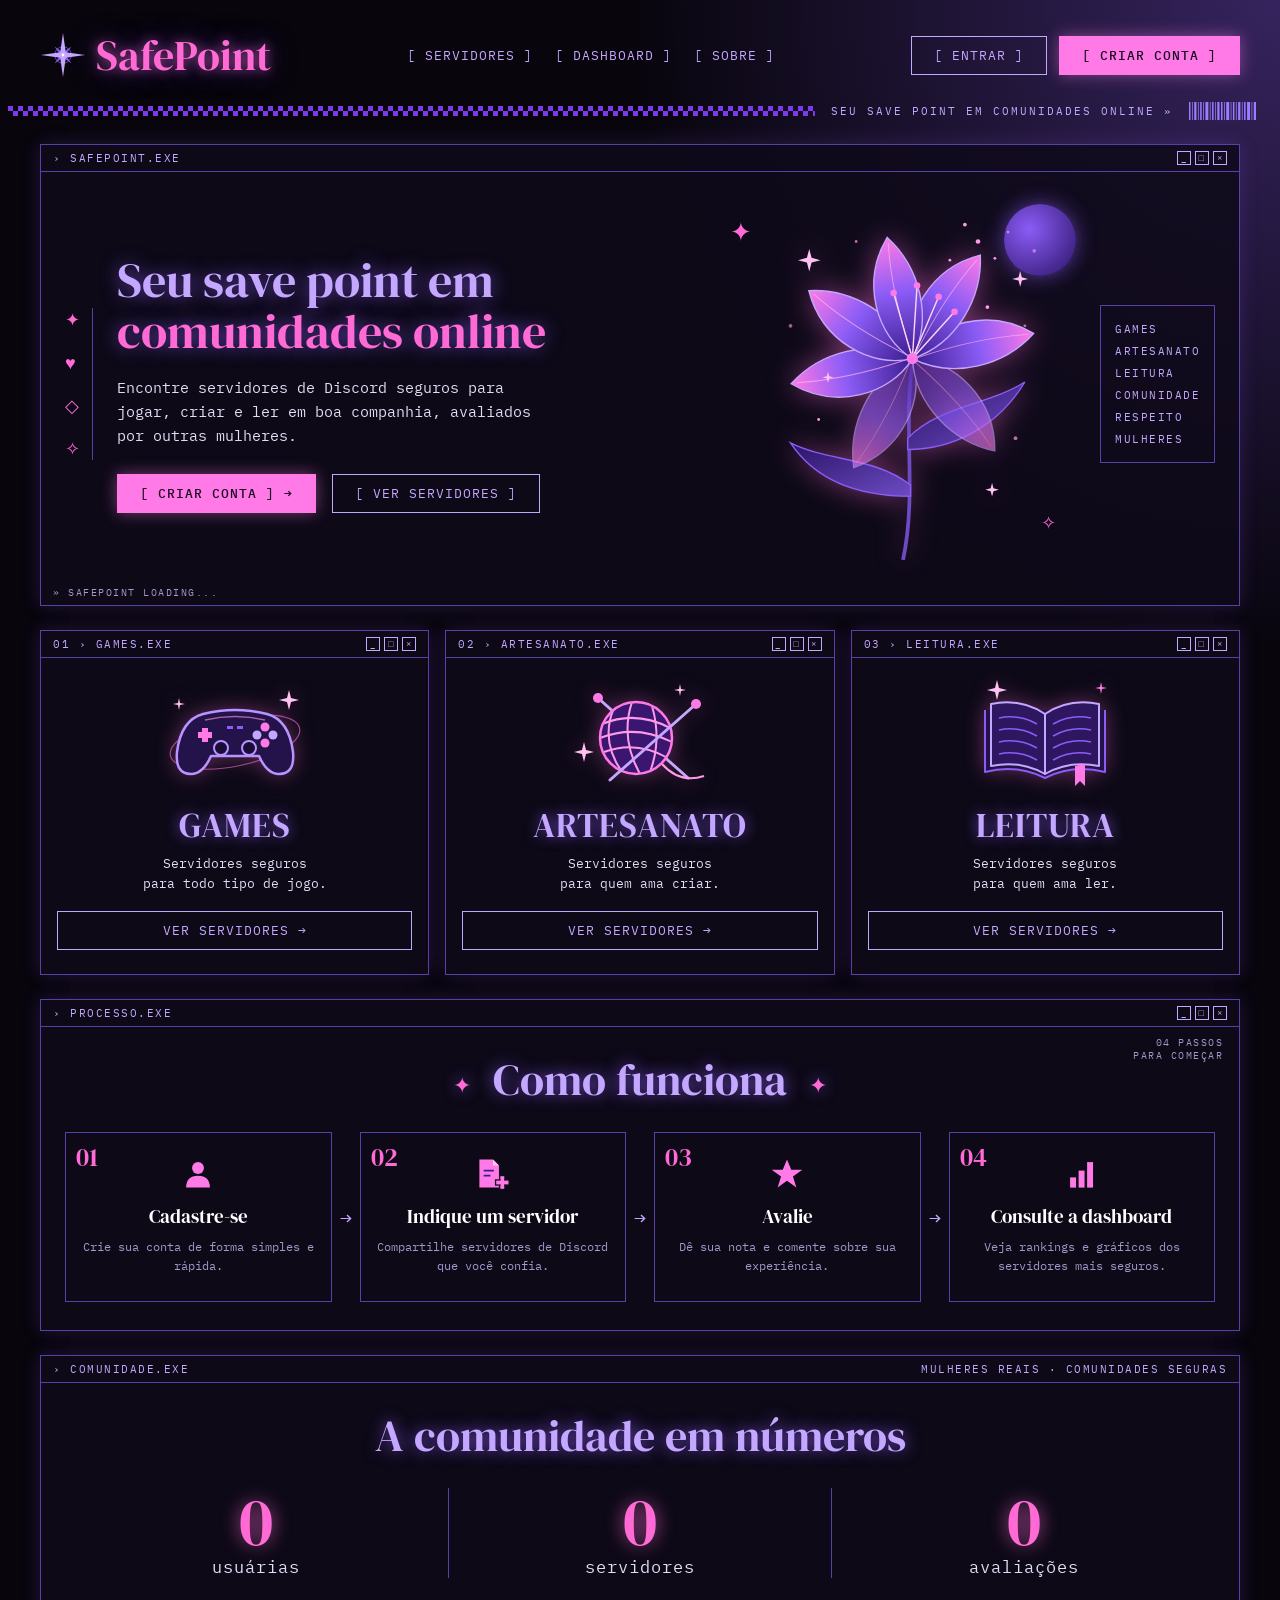
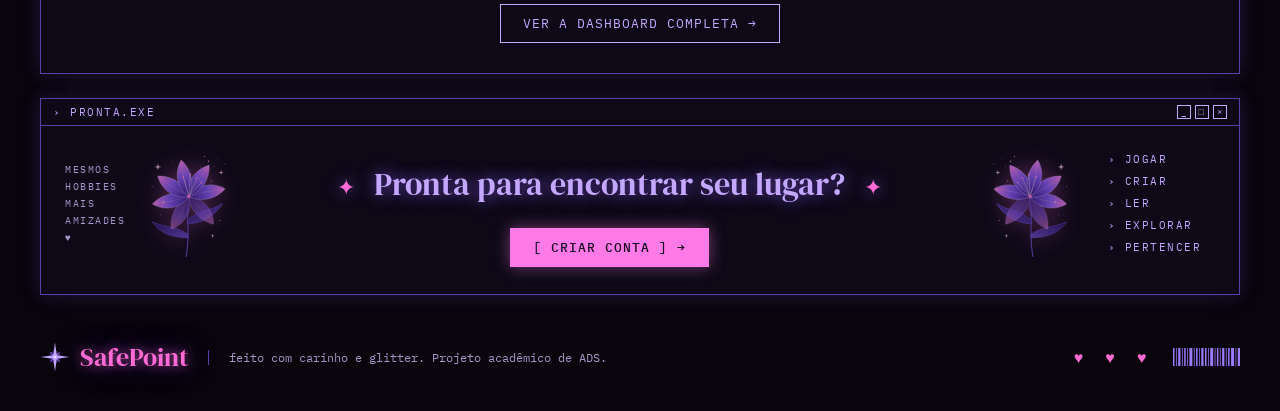
==== public/index.html @ 71b22889 "feat: introduzindo o html e css da tela home" ====
<!DOCTYPE html>
<html lang="pt-BR">

<head>
    <meta charset="UTF-8">
    <meta http-equiv="X-UA-Compatible" content="IE=edge">
    <meta name="viewport" content="width=device-width, initial-scale=1.0">

    <title>SafePoint | Página Inicial</title>

    <script src="./js/sessao.js"></script>

    <link rel="stylesheet" href="./css/estilo.css">
    <link rel="stylesheet" href="./css/home.css">
    <link rel="icon" href="./assets/icon/favicon2.ico">
    <link rel="preconnect" href="https://fonts.gstatic.com">
</head>

<body>
    <!-- MENU -->
    <header>
        <div class="conteudo menu">
            <a href="index.html" class="logo">
                <img src="assets/imgs/home/estrela.svg" alt="">
                SafePoint
            </a>

            <nav class="menu-links">
                <a href="servidores.html">[ Servidores ]</a>
                <a href="dashboard/dashboard.html">[ Dashboard ]</a>
                <a href="sobre.html">[ Sobre ]</a>
            </nav>

            <div class="menu-botoes">
                <a href="login.html" class="botao-contorno">[ Entrar ]</a>
                <a href="cadastro.html" class="botao-destaque">[ Criar conta ]</a>
            </div>
        </div>

        <div class="faixa">
            <div class="faixa-xadrez"></div>
            <p class="faixa-texto">Seu save point em comunidades online »</p>
            <img src="assets/imgs/home/codigo-barras.svg" alt="" class="codigo-barras">
        </div>
    </header>

    <main class="conteudo">
        <!-- BANNER PRINCIPAL -->
        <section class="janela">
            <div class="janela-barra">
                <span>› safepoint.exe</span>
                <div class="janela-botoes"><span>_</span><span>□</span><span>×</span></div>
            </div>

            <div class="inicio">
                <div class="inicio-enfeites">
                    <span>✦</span>
                    <span>♥</span>
                    <span>◇</span>
                    <span>✧</span>
                </div>

                <div class="inicio-texto">
                    <h1 class="inicio-titulo">
                        <span class="titulo-lilas">Seu save point em</span>
                        <span class="titulo-rosa">comunidades online</span>
                    </h1>
                    <p>Encontre servidores de Discord seguros para jogar, criar e ler em boa companhia, avaliados por outras mulheres.</p>

                    <div class="inicio-botoes">
                        <a href="cadastro.html" class="botao-destaque">[ Criar conta ] →</a>
                        <a href="servidores.html" class="botao-contorno">[ Ver servidores ]</a>
                    </div>
                </div>

                <div class="inicio-arte">
                    <div class="lua"></div>
                    <span class="brilho brilho-1">✦</span>
                    <span class="brilho brilho-2">✧</span>
                    <img src="assets/imgs/home/lirio.svg" alt="" class="lirio">
                </div>

                <ul class="lista-lateral">
                    <li>Games</li>
                    <li>Artesanato</li>
                    <li>Leitura</li>
                    <li>Comunidade</li>
                    <li>Respeito</li>
                    <li>Mulheres</li>
                </ul>
            </div>

            <p class="janela-rodape">» safepoint loading...</p>
        </section>

        <!-- CARDS DOS NICHOS -->
        <section class="nichos">
            <div class="janela card-nicho">
                <div class="janela-barra">
                    <span>01 › games.exe</span>
                    <div class="janela-botoes"><span>_</span><span>□</span><span>×</span></div>
                </div>
                <div class="card-corpo">
                    <img src="assets/imgs/home/controle.svg" alt="" class="card-icone">
                    <h2>Games</h2>
                    <p>Servidores seguros<br>para todo tipo de jogo.</p>
                    <a href="servidores.html?tema=games" class="botao-contorno">Ver servidores →</a>
                </div>
            </div>

            <div class="janela card-nicho">
                <div class="janela-barra">
                    <span>02 › artesanato.exe</span>
                    <div class="janela-botoes"><span>_</span><span>□</span><span>×</span></div>
                </div>
                <div class="card-corpo">
                    <img src="assets/imgs/home/novelo.svg" alt="" class="card-icone">
                    <h2>Artesanato</h2>
                    <p>Servidores seguros<br>para quem ama criar.</p>
                    <a href="servidores.html?tema=artesanato" class="botao-contorno">Ver servidores →</a>
                </div>
            </div>

            <div class="janela card-nicho">
                <div class="janela-barra">
                    <span>03 › leitura.exe</span>
                    <div class="janela-botoes"><span>_</span><span>□</span><span>×</span></div>
                </div>
                <div class="card-corpo">
                    <img src="assets/imgs/home/livro.svg" alt="" class="card-icone">
                    <h2>Leitura</h2>
                    <p>Servidores seguros<br>para quem ama ler.</p>
                    <a href="servidores.html?tema=leitura" class="botao-contorno">Ver servidores →</a>
                </div>
            </div>
        </section>

        <!-- COMO FUNCIONA -->
        <section class="janela">
            <div class="janela-barra">
                <span>› processo.exe</span>
                <div class="janela-botoes"><span>_</span><span>□</span><span>×</span></div>
            </div>
            <p class="janela-nota">04 passos<br>para começar</p>

            <h2 class="titulo-secao">
                <span class="estrela-titulo">✦</span>
                Como funciona
                <span class="estrela-titulo">✦</span>
            </h2>

            <div class="passos">
                <div class="passo">
                    <span class="passo-numero">01</span>
                    <img src="assets/imgs/home/icone-usuaria.svg" alt="" class="passo-icone">
                    <h3>Cadastre-se</h3>
                    <p>Crie sua conta de forma simples e rápida.</p>
                </div>

                <span class="passo-seta">→</span>

                <div class="passo">
                    <span class="passo-numero">02</span>
                    <img src="assets/imgs/home/icone-indicar.svg" alt="" class="passo-icone">
                    <h3>Indique um servidor</h3>
                    <p>Compartilhe servidores de Discord que você confia.</p>
                </div>

                <span class="passo-seta">→</span>

                <div class="passo">
                    <span class="passo-numero">03</span>
                    <img src="assets/imgs/home/icone-avaliar.svg" alt="" class="passo-icone">
                    <h3>Avalie</h3>
                    <p>Dê sua nota e comente sobre sua experiência.</p>
                </div>

                <span class="passo-seta">→</span>

                <div class="passo">
                    <span class="passo-numero">04</span>
                    <img src="assets/imgs/home/icone-dashboard.svg" alt="" class="passo-icone">
                    <h3>Consulte a dashboard</h3>
                    <p>Veja rankings e gráficos dos servidores mais seguros.</p>
                </div>
            </div>
        </section>

        <!-- A COMUNIDADE EM NÚMEROS (por enquanto fixos em 0, depois virão da API) -->
        <section class="janela">
            <div class="janela-barra">
                <span>› comunidade.exe</span>
                <span>Mulheres reais · comunidades seguras</span>
            </div>

            <h2 class="titulo-secao">A comunidade em números</h2>

            <div class="numeros">
                <div class="numero">
                    <div id="div_total_usuarias" class="numero-valor">0</div>
                    <span class="numero-legenda">usuárias</span>
                </div>
                <div class="numero numero-centro">
                    <div id="div_total_servidores" class="numero-valor">0</div>
                    <span class="numero-legenda">servidores</span>
                </div>
                <div class="numero">
                    <div id="div_total_avaliacoes" class="numero-valor">0</div>
                    <span class="numero-legenda">avaliações</span>
                </div>
            </div>

            <div class="numeros-botao">
                <a href="dashboard/dashboard.html" class="botao-contorno">Ver a dashboard completa →</a>
            </div>
        </section>

        <!-- CHAMADA FINAL -->
        <section class="janela">
            <div class="janela-barra">
                <span>› pronta.exe</span>
                <div class="janela-botoes"><span>_</span><span>□</span><span>×</span></div>
            </div>

            <div class="chamada">
                <p class="texto-pequeno">Mesmos<br>hobbies<br>mais<br>amizades<br>♥</p>
                <img src="assets/imgs/home/lirio.svg" alt="" class="chamada-flor">

                <div class="chamada-centro">
                    <h2 class="titulo-secao">
                        <span class="estrela-titulo">✦</span>
                        Pronta para encontrar seu lugar?
                        <span class="estrela-titulo">✦</span>
                    </h2>
                    <a href="cadastro.html" class="botao-destaque">[ Criar conta ] →</a>
                </div>

                <img src="assets/imgs/home/lirio.svg" alt="" class="chamada-flor flor-invertida">
                <ul class="lista-lateral lista-sem-borda">
                    <li>› Jogar</li>
                    <li>› Criar</li>
                    <li>› Ler</li>
                    <li>› Explorar</li>
                    <li>› Pertencer</li>
                </ul>
            </div>
        </section>
    </main>

    <!-- RODAPÉ -->
    <footer class="conteudo rodape">
        <a href="index.html" class="logo logo-pequeno">
            <img src="assets/imgs/home/estrela.svg" alt="">
            SafePoint
        </a>
        <p>feito com carinho e glitter. Projeto acadêmico de ADS.</p>
        <span class="coracoes">♥ ♥ ♥</span>
        <img src="assets/imgs/home/codigo-barras.svg" alt="" class="codigo-barras">
    </footer>
</body>

</html>
---- public/css/home.css ----
@import url('https://fonts.googleapis.com/css2?family=DM+Serif+Display&family=IBM+Plex+Mono:wght@400;500&display=swap');

/* HOME DO SAFEPOINT (este arquivo só é usado no index.html) */

:root {
  --cor-fundo: #08050d;
  --cor-janela: rgba(15, 10, 25, 0.85);
  --cor-borda: #5b3fa8;
  --cor-roxo: #8b5cf6;
  --cor-lilas: #c4a7ff;
  --cor-rosa: #ff6ad5;
  --cor-rosa-botao: #ff7ae6;
  --cor-texto: #e4dcf5;
  --cor-texto-suave: #a596c8;
  --fonte-titulo: 'DM Serif Display', Georgia, serif;
  --fonte-texto: 'IBM Plex Mono', 'Courier New', monospace;
}

* {
  box-sizing: border-box;
}

body {
  font-family: var(--fonte-texto);
  color: var(--cor-texto);
  background-color: var(--cor-fundo);
  /* brilho roxo no canto superior direito */
  background-image: radial-gradient(circle 650px at 100% 0%, rgba(139, 92, 246, 0.35), transparent);
  background-repeat: no-repeat;
}

a {
  text-decoration: none;
  color: inherit;
}

.conteudo {
  max-width: 1400px;
  margin: 0 auto;
  padding: 0 32px;
}

/* BOTÕES */

.botao-destaque,
.botao-contorno {
  display: inline-block;
  padding: 10px 22px;
  font-size: 13px;
  letter-spacing: 1px;
  text-transform: uppercase;
  text-align: center;
  border: 1px solid var(--cor-lilas);
}

.botao-destaque {
  background-color: var(--cor-rosa-botao);
  border-color: var(--cor-rosa-botao);
  color: #1a0b24;
  font-weight: 500;
  box-shadow: 0 0 16px rgba(255, 122, 230, 0.45);
}

.botao-destaque:hover {
  background-color: #ff9bee;
}

.botao-contorno {
  color: var(--cor-lilas);
}

.botao-contorno:hover {
  color: var(--cor-rosa);
  border-color: var(--cor-rosa);
}

/* MENU */

.menu {
  display: flex;
  align-items: center;
  justify-content: space-between;
  gap: 24px;
  padding-top: 18px;
  padding-bottom: 18px;
}

.logo {
  display: flex;
  align-items: center;
  gap: 10px;
  font-family: var(--fonte-titulo);
  font-size: 42px;
  color: var(--cor-rosa);
  text-shadow: 0 0 12px rgba(255, 106, 213, 0.6), 0 0 28px rgba(139, 92, 246, 0.5);
}

.logo img {
  width: 46px;
}

.menu-links {
  display: flex;
  flex-wrap: wrap;
  justify-content: center;
  gap: 22px;
  white-space: nowrap;
  font-size: 13px;
  letter-spacing: 1px;
  text-transform: uppercase;
  color: var(--cor-lilas);
}

.menu-links a:hover {
  color: var(--cor-rosa);
}

.menu-botoes {
  display: flex;
  gap: 12px;
}

/* FAIXA XADREZ */

.faixa {
  display: flex;
  align-items: center;
  gap: 16px;
  padding-right: 16px;
}

.faixa-xadrez {
  flex: 1;
  height: 10px;
  background-image: url('../assets/imgs/home/xadrez.svg');
  background-size: 20px 10px;
  background-repeat: repeat-x;
}

.faixa-texto {
  margin: 0;
  font-size: 11px;
  letter-spacing: 2px;
  text-transform: uppercase;
  color: var(--cor-lilas);
  white-space: nowrap;
}

.codigo-barras {
  height: 18px;
}

/* JANELAS RETRÔ */

.janela {
  position: relative;
  margin-top: 24px;
  background-color: var(--cor-janela);
  border: 1px solid var(--cor-borda);
  box-shadow: 0 0 18px rgba(139, 92, 246, 0.2);
}

.janela-barra {
  display: flex;
  justify-content: space-between;
  align-items: center;
  padding: 6px 12px;
  border-bottom: 1px solid var(--cor-borda);
  font-size: 11px;
  letter-spacing: 1.5px;
  text-transform: uppercase;
  color: var(--cor-lilas);
}

.janela-botoes {
  display: flex;
  gap: 4px;
}

.janela-botoes span {
  width: 14px;
  height: 14px;
  border: 1px solid var(--cor-lilas);
  font-size: 9px;
  line-height: 12px;
  text-align: center;
}

.janela-rodape {
  margin: 0;
  padding: 6px 12px;
  font-size: 10px;
  letter-spacing: 1.5px;
  text-transform: uppercase;
  color: var(--cor-texto-suave);
}

.janela-nota {
  position: absolute;
  top: 36px;
  right: 16px;
  margin: 0;
  font-size: 10px;
  letter-spacing: 1.5px;
  text-transform: uppercase;
  text-align: right;
  color: var(--cor-texto-suave);
}

.lista-lateral {
  list-style: none;
  margin: 0;
  padding: 12px 14px;
  border: 1px solid var(--cor-borda);
  font-size: 11px;
  letter-spacing: 1.5px;
  line-height: 2;
  text-transform: uppercase;
  color: var(--cor-lilas);
}

.lista-sem-borda {
  border: none;
}

.titulo-secao {
  margin: 22px 0;
  font-family: var(--fonte-titulo);
  font-weight: 400;
  font-size: 44px;
  text-align: center;
  color: var(--cor-lilas);
  text-shadow: 0 0 16px rgba(139, 92, 246, 0.8);
}

.estrela-titulo {
  margin: 0 12px;
  font-size: 22px;
  vertical-align: middle;
  color: var(--cor-rosa);
}

/* BANNER PRINCIPAL */

.inicio {
  display: flex;
  align-items: center;
  gap: 24px;
  padding: 32px 24px 16px;
}

.inicio-enfeites {
  display: flex;
  flex-direction: column;
  gap: 20px;
  padding-right: 12px;
  border-right: 1px solid var(--cor-borda);
  font-size: 18px;
  color: var(--cor-rosa);
}

.inicio-texto {
  flex: 1.7;
}

.inicio-titulo {
  margin: 0 0 20px;
  font-family: var(--fonte-titulo);
  font-weight: 400;
  font-size: 48px;
  line-height: 1.05;
  text-shadow: 0 0 18px rgba(139, 92, 246, 0.7);
}

.titulo-lilas {
  color: var(--cor-lilas);
}

.titulo-rosa {
  color: var(--cor-rosa);
}

.inicio-texto p {
  max-width: 440px;
  font-size: 15px;
  line-height: 1.6;
}

.inicio-botoes {
  display: flex;
  flex-wrap: wrap;
  gap: 16px;
  margin-top: 26px;
}

.inicio-arte {
  position: relative;
  flex: 1;
  text-align: center;
}

.lirio {
  position: relative;
  width: 100%;
  max-width: 300px;
  filter: drop-shadow(0 0 14px rgba(255, 106, 213, 0.45));
}

.lua {
  position: absolute;
  top: 0;
  right: 0;
  width: 72px;
  height: 72px;
  border-radius: 50%;
  background-image: radial-gradient(circle at 35% 35%, #8b5cf6, #2a1366);
  box-shadow: 0 0 20px rgba(139, 92, 246, 0.6);
}

.brilho {
  position: absolute;
  color: var(--cor-rosa);
}

.brilho-1 {
  top: 10px;
  left: 0;
  font-size: 26px;
}

.brilho-2 {
  bottom: 30px;
  right: 20px;
  font-size: 18px;
}

/* CARDS DOS NICHOS */

.nichos {
  display: flex;
  gap: 16px;
  margin-top: 24px;
}

.card-nicho {
  flex: 1;
  margin-top: 0;
}

.card-corpo {
  display: flex;
  flex-direction: column;
  align-items: center;
  padding: 22px 16px 24px;
  text-align: center;
}

.card-icone {
  width: 140px;
  height: 110px;
  filter: drop-shadow(0 0 10px rgba(255, 106, 213, 0.35));
}

.card-corpo h2 {
  margin: 12px 0 6px;
  font-family: var(--fonte-titulo);
  font-weight: 400;
  font-size: 34px;
  letter-spacing: 1px;
  text-transform: uppercase;
  color: var(--cor-lilas);
  text-shadow: 0 0 14px rgba(139, 92, 246, 0.8);
}

.card-corpo p {
  margin: 0 0 18px;
  font-size: 13px;
  line-height: 1.5;
}

.card-corpo .botao-contorno {
  width: 100%;
}

/* COMO FUNCIONA */

.passos {
  display: flex;
  align-items: center;
  gap: 8px;
  padding: 0 24px 28px;
}

.passo {
  position: relative;
  flex: 1;
  min-height: 170px;
  padding: 18px 12px;
  border: 1px solid var(--cor-borda);
  text-align: center;
}

.passo-numero {
  position: absolute;
  top: 6px;
  left: 10px;
  font-family: var(--fonte-titulo);
  font-size: 26px;
  color: var(--cor-rosa);
}

.passo-icone {
  width: 34px;
  height: 34px;
  margin-top: 6px;
}

.passo h3 {
  margin: 8px 0;
  font-family: var(--fonte-titulo);
  font-weight: 400;
  font-size: 19px;
  color: #ffffff;
}

.passo p {
  margin: 0;
  font-size: 12px;
  line-height: 1.6;
  color: var(--cor-texto-suave);
}

.passo-seta {
  font-size: 20px;
  color: var(--cor-lilas);
}

/* A COMUNIDADE EM NÚMEROS */

.numeros {
  display: flex;
  padding: 0 24px;
}

.numero {
  flex: 1;
  text-align: center;
}

.numero-centro {
  border-left: 1px solid var(--cor-borda);
  border-right: 1px solid var(--cor-borda);
}

.numero-valor {
  font-family: var(--fonte-titulo);
  font-size: 68px;
  line-height: 1;
  color: var(--cor-rosa);
  text-shadow: 0 0 18px rgba(255, 106, 213, 0.7);
}

.numero-legenda {
  font-size: 17px;
  letter-spacing: 1px;
}

.numeros-botao {
  padding: 26px 0 30px;
  text-align: center;
}

/* CHAMADA FINAL */

.chamada {
  display: flex;
  align-items: center;
  justify-content: space-between;
  gap: 16px;
  padding: 10px 24px 24px;
}

.texto-pequeno {
  margin: 0;
  font-size: 10px;
  letter-spacing: 1.5px;
  line-height: 1.7;
  text-transform: uppercase;
  color: var(--cor-texto-suave);
}

.chamada-flor {
  width: 90px;
  opacity: 0.7;
  filter: drop-shadow(0 0 10px rgba(255, 106, 213, 0.4));
}

.flor-invertida {
  transform: scaleX(-1);
}

.chamada-centro {
  flex: 1;
  text-align: center;
}

.chamada-centro .titulo-secao {
  font-size: 32px;
}

/* RODAPÉ */

.rodape {
  display: flex;
  align-items: center;
  gap: 20px;
  margin-top: 24px;
  padding-top: 20px;
  padding-bottom: 28px;
}

.logo-pequeno {
  font-size: 26px;
}

.logo-pequeno img {
  width: 30px;
}

.rodape p {
  flex: 1;
  margin: 0;
  padding-left: 20px;
  border-left: 1px solid var(--cor-borda);
  font-size: 12px;
  color: var(--cor-texto-suave);
}

.coracoes {
  letter-spacing: 6px;
  color: var(--cor-rosa);
}

/* TELAS MENORES (celular e tablet) */

@media (max-width: 860px) {
  .conteudo {
    padding: 0 16px;
  }

  .menu,
  .rodape {
    flex-direction: column;
    text-align: center;
  }

  .inicio,
  .nichos,
  .passos,
  .numeros,
  .chamada {
    flex-direction: column;
  }

  /* esconde os enfeites para sobrar espaço */
  .inicio-enfeites,
  .inicio .lista-lateral,
  .passo-seta,
  .texto-pequeno,
  .chamada-flor,
  .chamada .lista-lateral,
  .faixa-texto {
    display: none;
  }

  .inicio-titulo {
    font-size: 42px;
  }

  .titulo-secao {
    font-size: 32px;
  }

  .passo {
    width: 100%;
    min-height: auto;
  }

  .janela-nota {
    position: static;
    padding: 10px 16px 0;
  }

  .numero-centro {
    margin: 16px 0;
    padding: 16px 0;
    border: none;
    border-top: 1px solid var(--cor-borda);
    border-bottom: 1px solid var(--cor-borda);
  }

  .rodape p {
    padding-left: 0;
    border-left: none;
  }
}
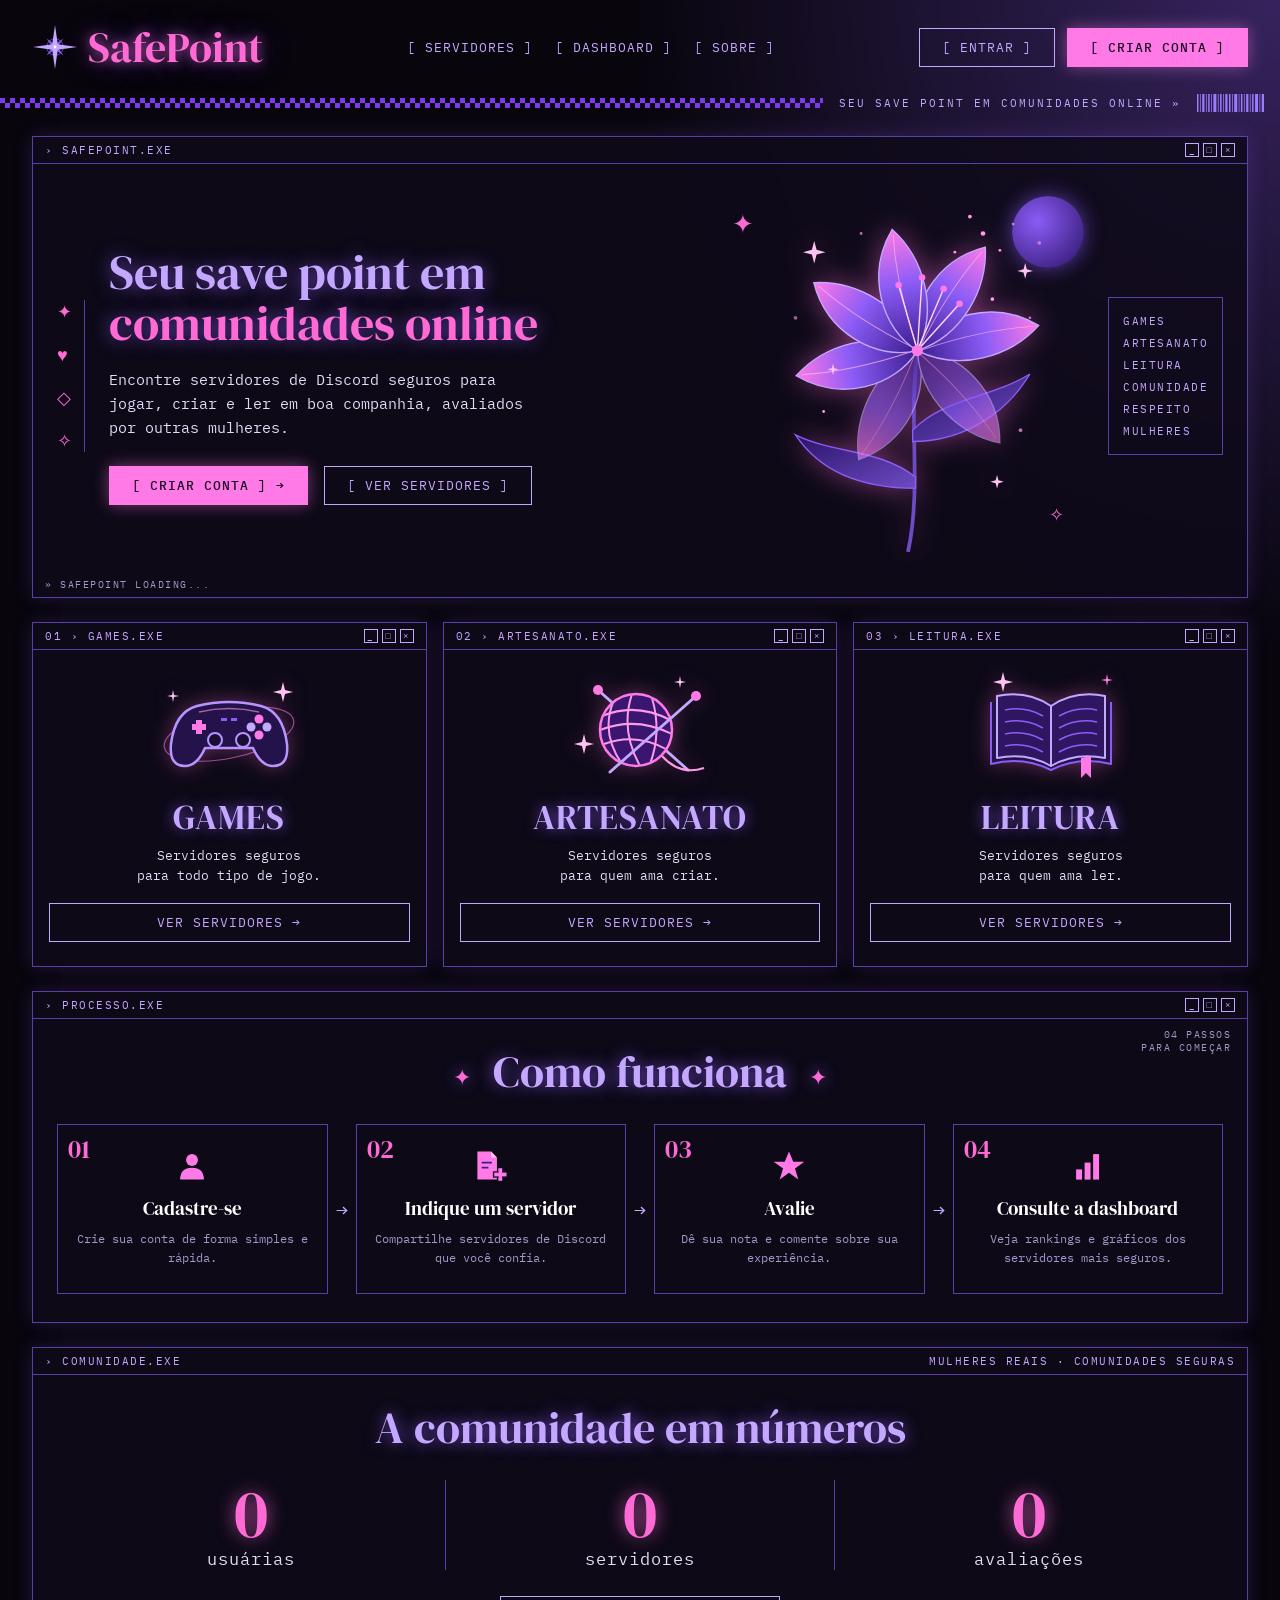
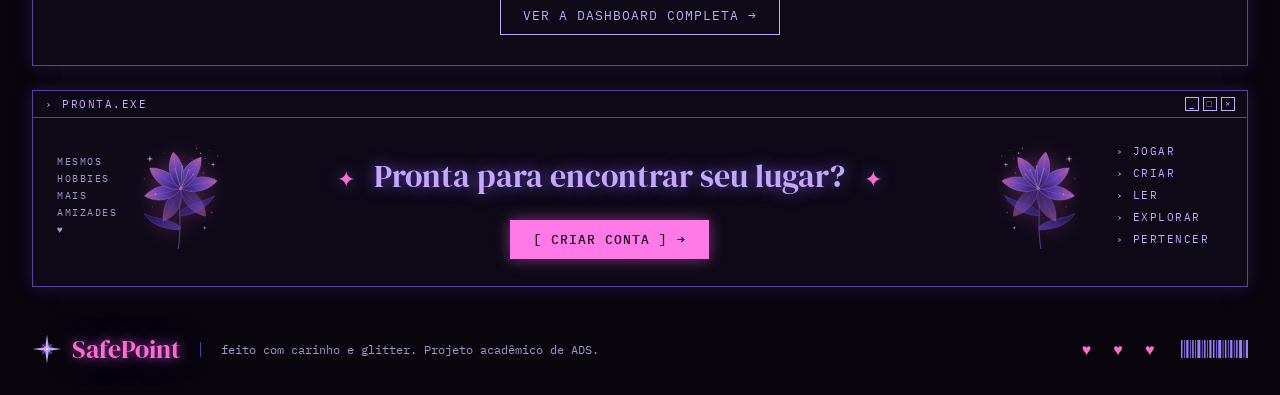
==== commit 85b3d2ae: "feat: trocando o favicon" ====
--- a/public/index.html
+++ b/public/index.html
@@ -12,7 +12,7 @@
 
     <link rel="stylesheet" href="./css/estilo.css">
     <link rel="stylesheet" href="./css/home.css">
-    <link rel="icon" href="./assets/icon/favicon2.ico">
+    <link rel="icon" href="./assets/icon/favicon-safepoint.png" type="image/png">
     <link rel="preconnect" href="https://fonts.gstatic.com">
 </head>
 
--- a/public/css/estilo.css
+++ b/public/css/estilo.css
@@ -0,0 +1,349 @@
+@import url('https://fonts.googleapis.com/css2?family=Barlow:ital,wght@0,100;0,200;0,300;0,400;0,500;0,600;0,700;0,800;0,900;1,100;1,200;1,300;1,400;1,500;1,600;1,700;1,800;1,900&display=swap');
+
+body {
+  margin: 0;
+  padding: 0;
+  font-family: 'Barlow', 'Segoe UI', 'Segoe UI', Tahoma, Geneva, Verdana, sans-serif;
+  background-color: black;
+}
+
+:root {
+  --tamanho-header: 80px;
+  --tamanho-banner: calc(100vh - var(--tamanho-header) - var(--tamanho-footer) - 2px);
+  --tamanho-login: calc(100vh - var(--tamanho-header) - var(--tamanho-footer) - 2px);
+  --tamanho-footer: 65px;
+}
+
+.container {
+  display: flex;
+  width: 80%;
+  margin: auto;
+}
+
+.header {
+  height: var(--tamanho-header);
+  border-bottom: 2px solid #32b9cd;
+}
+
+.header .container {
+  justify-content: space-between;
+  align-items: center;
+  height: 100%;
+}
+
+.header a {
+  text-decoration: none;
+  color: #e3b062;
+}
+
+.agora {
+  font-weight: 800;
+}
+
+.navbar {
+  width: 300px;
+  display: flex;
+  align-items: center;
+  justify-content: space-between;
+  list-style: none;
+  color: #e3b062;
+}
+
+.titulo {
+  color: #32b9cd;
+  width: fit-content;
+  font-weight: 500;
+}
+
+.header h1 {
+  margin: 0;
+}
+
+/* BANNER */
+
+.banner {
+  height: var(--tamanho-banner);
+  color: white;
+  background-image: url('../assets/imgs/bg-jelly-fish-para-home.png');
+  background-size: cover;
+}
+
+.banner .container {
+  justify-content: center;
+  align-items: center;
+  height: 100%;
+}
+
+.banner .container p {
+  width: 50%;
+  margin: 0;
+  padding: 0;
+  font-size: 36px;
+}
+
+.banner .container span {
+  font-weight: 800;
+}
+
+/* MISSÃO VISÃO VALORES */
+
+.social {
+  background-color: #e5e5e5;
+  display: flex;
+}
+
+.social .container {
+  justify-content: center;
+}
+
+.box img {
+  width: 170px;
+}
+
+.social .container .boxes {
+  display: flex;
+  justify-content: space-between;
+  width: 100%;
+  padding: 30px 0;
+}
+
+.social p {
+  text-align: center;
+}
+
+.box {
+  display: flex;
+  flex-direction: column;
+  align-items: center;
+}
+
+/* FOOTER */
+
+.footer {
+  background-color: #32b9cd;
+  height: 150px;
+  color: #fff;
+  display: flex;
+  font-size: 15px;
+}
+
+.footer .container {
+  justify-content: center;
+  text-align: center;
+}
+
+.footer .container .version {
+  font-size: 12px;
+}
+
+/* LOGIN */
+
+.login {
+  height: var(--tamanho-login);
+  background-image: url('../assets/imgs/bg-jelly-fish-para-home.png');
+  background-size: cover;
+}
+
+.login .container {
+  justify-content: center;
+  align-items: center;
+  height: 100%;
+}
+
+.card {
+  width: 50%;
+  background-color: #e5e5e5;
+  border-radius: 10px;
+  display: flex;
+  align-items: center;
+  justify-content: space-evenly;
+  color: palevioletred;
+  flex-direction: column;
+  height: fit-content;
+  padding: 20px 0;
+}
+
+.card h2 {
+  margin: 0;
+  font-size: 30px;
+}
+
+.formulario {
+  display: flex;
+  height: 90%;
+  width: 80%;
+  justify-content: space-around;
+  flex-direction: column;
+}
+
+.formulario span {
+  font-size: 15px;
+  font-weight: 800;
+}
+
+.formulario input {
+  border: 2px solid #32b9cd;
+  text-align: center;
+  border-radius: 10px;
+  margin: 0;
+}
+
+.formulario select {
+  border: 2px solid #32b9cd;
+  background-color: white;
+  color: gray;
+  height: 36px;
+  text-align: center;
+  border-radius: 10px;
+  margin: 0;
+}
+
+.campo {
+  display: flex;
+  flex-direction: column;
+  justify-content: start;
+  padding: 5px 0;
+}
+
+.botao {
+  cursor: pointer;
+  font-family: "Barlow", sans-serif;
+  border: 0;
+  border-radius: 5px;
+  font-weight: 600;
+  font-size: 18px;
+  color: #fff;
+  background-color: #ED145B;
+  width: 120px;
+  height: 30px;
+  align-self: center;
+  margin-top: 20px;
+}
+
+.loading-div {
+  width: 50px;
+  display: none;
+}
+
+.loading-div img {
+  height: 50px;
+  width: 50px;
+}
+
+#div_erros_login {
+  display: none
+}
+
+/* FORMULARIO */
+
+.alerta_erro{
+  display: flex;
+  justify-content: flex-end;
+}
+
+.card_erro {
+  display: none;
+  background-color: #fff;
+  color: black;
+  width: 230px;
+  position: fixed;
+  border-radius: 4px;
+  border: #ED145B 3px solid;
+  padding: 10px;
+  margin-right: 10%;
+}
+
+.card_erro #mensagem_erro{
+  font-weight: 500;
+  font-size: 20px;
+}
+
+.formulario .tipo_campo {
+  font-size: 20px;
+  font-weight: 600 !important;
+}
+
+.formulario {
+  display: flex;
+  flex-direction: column;
+}
+
+input {
+  margin-bottom: 10px;
+  border: 2px solid #32b9cd;
+  padding: 10px;
+  text-align: center;
+  border-radius: 10px;
+}
+
+.btn {
+  font-family: "Barlow", sans-serif;
+  border: 0;
+  border-radius: 5px;
+  font-weight: 600;
+  font-size: 18px;
+  padding: 10px 15px;
+  color: white;
+  background-color: #ED145B;
+  width: 120px;
+  align-self: center;
+  margin-top: 5px;
+}
+
+.loading-div {
+  width: 50px;
+  margin: auto;
+  display: none;
+}
+
+.loading-div img {
+  height: 50px;
+  width: 50px;
+}
+
+/* ALERTA */
+
+#alerta {
+  position: absolute;
+  right: 0;
+  bottom: 0;
+}
+
+.mensagem-alarme {
+  background-color: white;
+  border-radius: 5px;
+  width: 300px;
+  height: 80px;
+  margin: 10px;
+  padding: 10px 0;
+  display: flex;
+  justify-content: space-evenly;
+  align-items: center;
+}
+
+.mensagem-alarme h3 {
+  font-size: 14px;
+  margin: 0;
+}
+
+.mensagem-alarme .informacao {
+  width: 66%;
+}
+
+.alarme-sino {
+  width: 48px;
+  height: 48px;
+  animation-name: bell;
+  animation-duration: 4s;
+  background-image: url('https://cdn-icons-png.flaticon.com/512/1157/1157000.png');
+  background-size: cover;
+  animation-iteration-count: infinite;
+}
+
+@keyframes bell {
+  0%   {transform: rotate(25deg)}
+  25%  {transform: rotate(-25deg)}
+  50%  {transform: rotate(25deg)}
+  75%  {transform: rotate(-25deg)}
+  100% {transform: rotate(25deg)}
+}
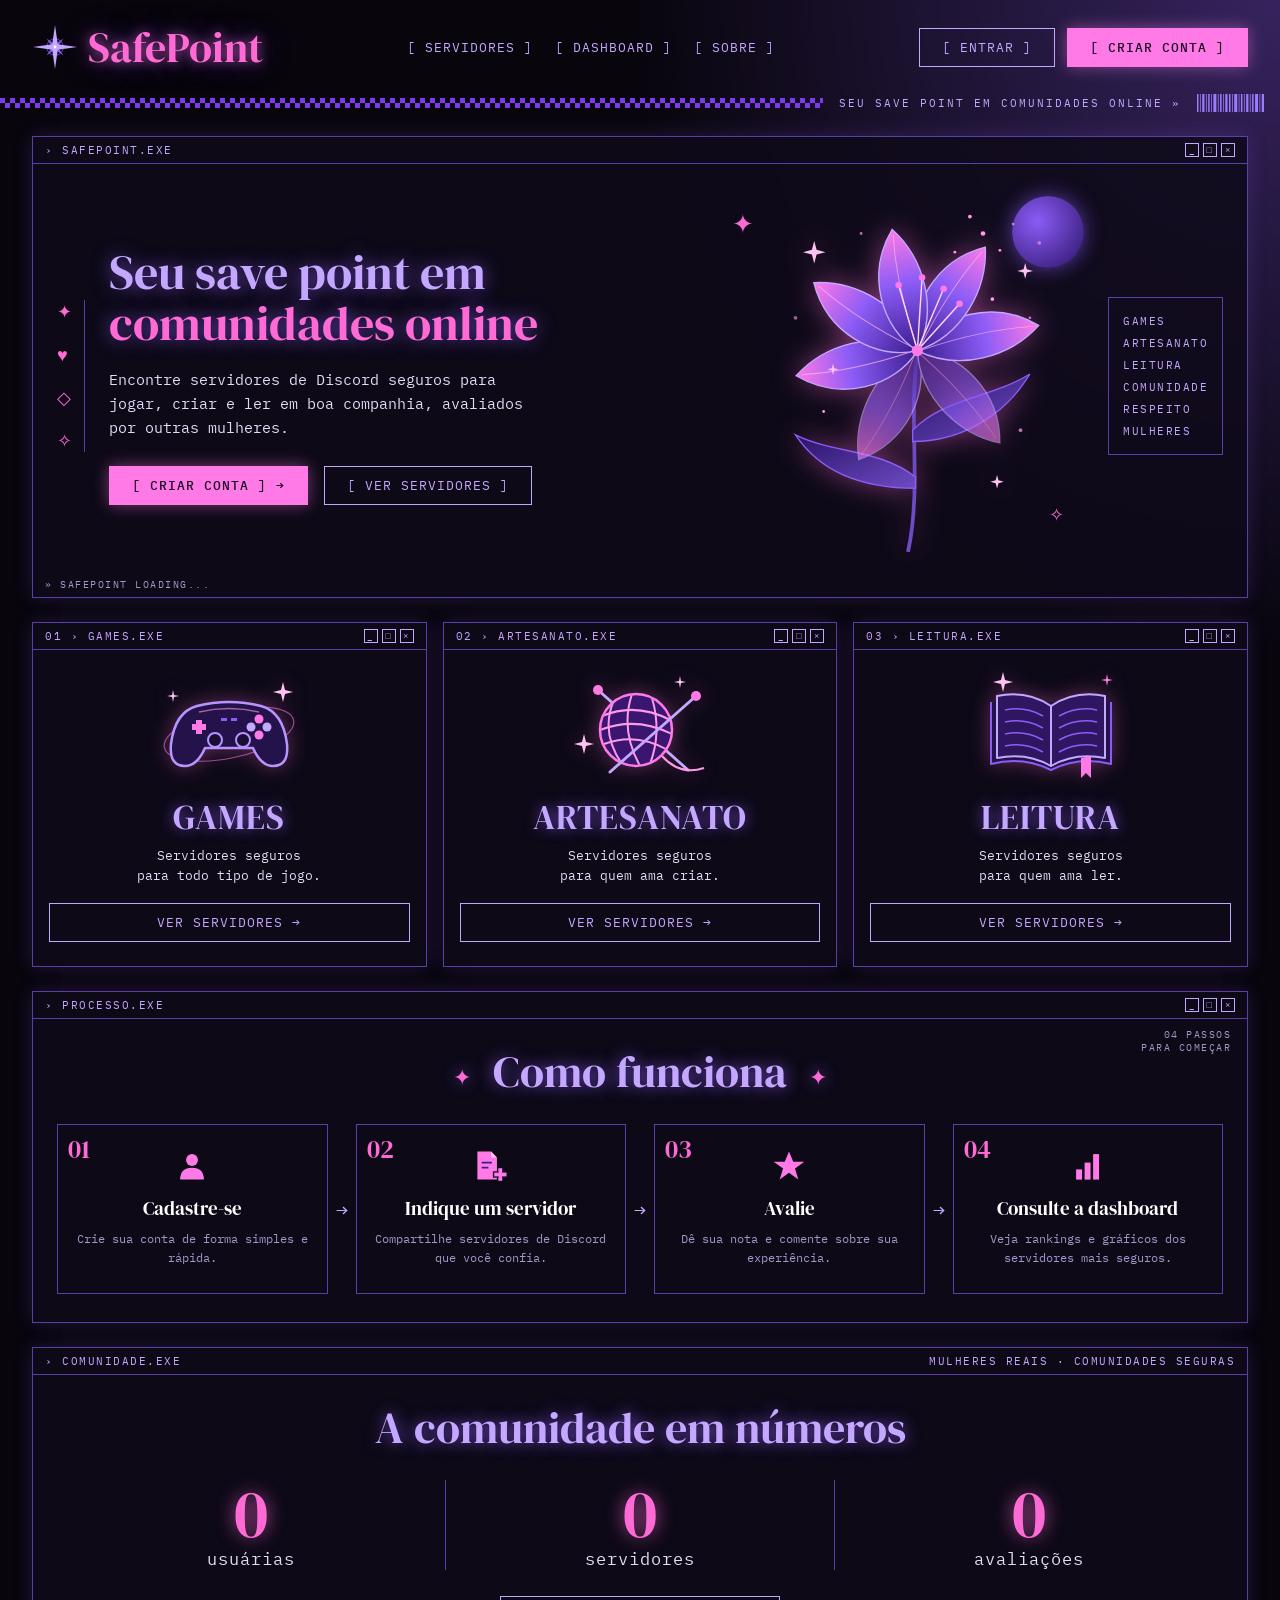
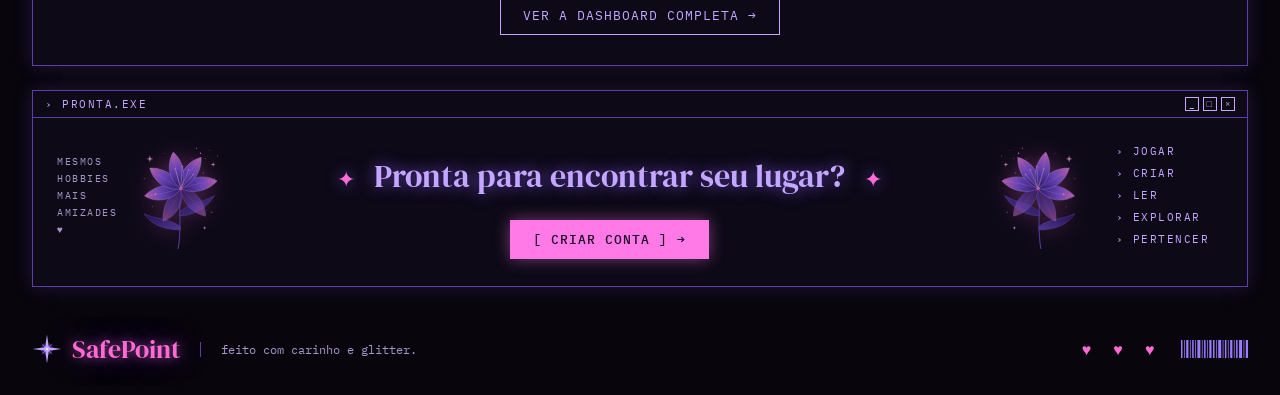
==== commit 41279c0c: "feat: implementando o for para login e modificando frase do rodape" ====
--- a/public/index.html
+++ b/public/index.html
@@ -253,7 +253,7 @@
             <img src="assets/imgs/home/estrela.svg" alt="">
             SafePoint
         </a>
-        <p>feito com carinho e glitter. Projeto acadêmico de ADS.</p>
+        <p>feito com carinho e glitter.</p>
         <span class="coracoes">♥ ♥ ♥</span>
         <img src="assets/imgs/home/codigo-barras.svg" alt="" class="codigo-barras">
     </footer>
--- a/public/css/home.css
+++ b/public/css/home.css
@@ -1,17 +1,8 @@
 @import url('https://fonts.googleapis.com/css2?family=DM+Serif+Display&family=IBM+Plex+Mono:wght@400;500&display=swap');
 
-/* HOME DO SAFEPOINT (este arquivo só é usado no index.html) */
+/* HOME DO SAFEPOINT (o cadastro.html também usa este arquivo para o visual geral) */
 
 :root {
-  --cor-fundo: #08050d;
-  --cor-janela: rgba(15, 10, 25, 0.85);
-  --cor-borda: #5b3fa8;
-  --cor-roxo: #8b5cf6;
-  --cor-lilas: #c4a7ff;
-  --cor-rosa: #ff6ad5;
-  --cor-rosa-botao: #ff7ae6;
-  --cor-texto: #e4dcf5;
-  --cor-texto-suave: #a596c8;
   --fonte-titulo: 'DM Serif Display', Georgia, serif;
   --fonte-texto: 'IBM Plex Mono', 'Courier New', monospace;
 }
@@ -22,8 +13,8 @@
 
 body {
   font-family: var(--fonte-texto);
-  color: var(--cor-texto);
-  background-color: var(--cor-fundo);
+  color: #e4dcf5;
+  background-color: #08050d;
   /* brilho roxo no canto superior direito */
   background-image: radial-gradient(circle 650px at 100% 0%, rgba(139, 92, 246, 0.35), transparent);
   background-repeat: no-repeat;
@@ -50,12 +41,12 @@
   letter-spacing: 1px;
   text-transform: uppercase;
   text-align: center;
-  border: 1px solid var(--cor-lilas);
+  border: 1px solid #c4a7ff;
 }
 
 .botao-destaque {
-  background-color: var(--cor-rosa-botao);
-  border-color: var(--cor-rosa-botao);
+  background-color: #ff7ae6;
+  border-color: #ff7ae6;
   color: #1a0b24;
   font-weight: 500;
   box-shadow: 0 0 16px rgba(255, 122, 230, 0.45);
@@ -66,12 +57,12 @@
 }
 
 .botao-contorno {
-  color: var(--cor-lilas);
+  color: #c4a7ff;
 }
 
 .botao-contorno:hover {
-  color: var(--cor-rosa);
-  border-color: var(--cor-rosa);
+  color: #ff6ad5;
+  border-color: #ff6ad5;
 }
 
 /* MENU */
@@ -91,7 +82,7 @@
   gap: 10px;
   font-family: var(--fonte-titulo);
   font-size: 42px;
-  color: var(--cor-rosa);
+  color: #ff6ad5;
   text-shadow: 0 0 12px rgba(255, 106, 213, 0.6), 0 0 28px rgba(139, 92, 246, 0.5);
 }
 
@@ -108,11 +99,11 @@
   font-size: 13px;
   letter-spacing: 1px;
   text-transform: uppercase;
-  color: var(--cor-lilas);
+  color: #c4a7ff;
 }
 
 .menu-links a:hover {
-  color: var(--cor-rosa);
+  color: #ff6ad5;
 }
 
 .menu-botoes {
@@ -142,7 +133,7 @@
   font-size: 11px;
   letter-spacing: 2px;
   text-transform: uppercase;
-  color: var(--cor-lilas);
+  color: #c4a7ff;
   white-space: nowrap;
 }
 
@@ -155,8 +146,8 @@
 .janela {
   position: relative;
   margin-top: 24px;
-  background-color: var(--cor-janela);
-  border: 1px solid var(--cor-borda);
+  background-color: rgba(15, 10, 25, 0.85);
+  border: 1px solid #5b3fa8;
   box-shadow: 0 0 18px rgba(139, 92, 246, 0.2);
 }
 
@@ -165,11 +156,11 @@
   justify-content: space-between;
   align-items: center;
   padding: 6px 12px;
-  border-bottom: 1px solid var(--cor-borda);
+  border-bottom: 1px solid #5b3fa8;
   font-size: 11px;
   letter-spacing: 1.5px;
   text-transform: uppercase;
-  color: var(--cor-lilas);
+  color: #c4a7ff;
 }
 
 .janela-botoes {
@@ -180,7 +171,7 @@
 .janela-botoes span {
   width: 14px;
   height: 14px;
-  border: 1px solid var(--cor-lilas);
+  border: 1px solid #c4a7ff;
   font-size: 9px;
   line-height: 12px;
   text-align: center;
@@ -192,7 +183,7 @@
   font-size: 10px;
   letter-spacing: 1.5px;
   text-transform: uppercase;
-  color: var(--cor-texto-suave);
+  color: #a596c8;
 }
 
 .janela-nota {
@@ -204,19 +195,19 @@
   letter-spacing: 1.5px;
   text-transform: uppercase;
   text-align: right;
-  color: var(--cor-texto-suave);
+  color: #a596c8;
 }
 
 .lista-lateral {
   list-style: none;
   margin: 0;
   padding: 12px 14px;
-  border: 1px solid var(--cor-borda);
+  border: 1px solid #5b3fa8;
   font-size: 11px;
   letter-spacing: 1.5px;
   line-height: 2;
   text-transform: uppercase;
-  color: var(--cor-lilas);
+  color: #c4a7ff;
 }
 
 .lista-sem-borda {
@@ -229,7 +220,7 @@
   font-weight: 400;
   font-size: 44px;
   text-align: center;
-  color: var(--cor-lilas);
+  color: #c4a7ff;
   text-shadow: 0 0 16px rgba(139, 92, 246, 0.8);
 }
 
@@ -237,7 +228,7 @@
   margin: 0 12px;
   font-size: 22px;
   vertical-align: middle;
-  color: var(--cor-rosa);
+  color: #ff6ad5;
 }
 
 /* BANNER PRINCIPAL */
@@ -254,9 +245,9 @@
   flex-direction: column;
   gap: 20px;
   padding-right: 12px;
-  border-right: 1px solid var(--cor-borda);
+  border-right: 1px solid #5b3fa8;
   font-size: 18px;
-  color: var(--cor-rosa);
+  color: #ff6ad5;
 }
 
 .inicio-texto {
@@ -273,11 +264,11 @@
 }
 
 .titulo-lilas {
-  color: var(--cor-lilas);
+  color: #c4a7ff;
 }
 
 .titulo-rosa {
-  color: var(--cor-rosa);
+  color: #ff6ad5;
 }
 
 .inicio-texto p {
@@ -319,7 +310,7 @@
 
 .brilho {
   position: absolute;
-  color: var(--cor-rosa);
+  color: #ff6ad5;
 }
 
 .brilho-1 {
@@ -368,7 +359,7 @@
   font-size: 34px;
   letter-spacing: 1px;
   text-transform: uppercase;
-  color: var(--cor-lilas);
+  color: #c4a7ff;
   text-shadow: 0 0 14px rgba(139, 92, 246, 0.8);
 }
 
@@ -396,7 +387,7 @@
   flex: 1;
   min-height: 170px;
   padding: 18px 12px;
-  border: 1px solid var(--cor-borda);
+  border: 1px solid #5b3fa8;
   text-align: center;
 }
 
@@ -406,7 +397,7 @@
   left: 10px;
   font-family: var(--fonte-titulo);
   font-size: 26px;
-  color: var(--cor-rosa);
+  color: #ff6ad5;
 }
 
 .passo-icone {
@@ -427,12 +418,12 @@
   margin: 0;
   font-size: 12px;
   line-height: 1.6;
-  color: var(--cor-texto-suave);
+  color: #a596c8;
 }
 
 .passo-seta {
   font-size: 20px;
-  color: var(--cor-lilas);
+  color: #c4a7ff;
 }
 
 /* A COMUNIDADE EM NÚMEROS */
@@ -448,15 +439,15 @@
 }
 
 .numero-centro {
-  border-left: 1px solid var(--cor-borda);
-  border-right: 1px solid var(--cor-borda);
+  border-left: 1px solid #5b3fa8;
+  border-right: 1px solid #5b3fa8;
 }
 
 .numero-valor {
   font-family: var(--fonte-titulo);
   font-size: 68px;
   line-height: 1;
-  color: var(--cor-rosa);
+  color: #ff6ad5;
   text-shadow: 0 0 18px rgba(255, 106, 213, 0.7);
 }
 
@@ -486,7 +477,7 @@
   letter-spacing: 1.5px;
   line-height: 1.7;
   text-transform: uppercase;
-  color: var(--cor-texto-suave);
+  color: #a596c8;
 }
 
 .chamada-flor {
@@ -531,76 +522,12 @@
   flex: 1;
   margin: 0;
   padding-left: 20px;
-  border-left: 1px solid var(--cor-borda);
+  border-left: 1px solid #5b3fa8;
   font-size: 12px;
-  color: var(--cor-texto-suave);
+  color: #a596c8;
 }
 
 .coracoes {
   letter-spacing: 6px;
-  color: var(--cor-rosa);
-}
-
-/* TELAS MENORES (celular e tablet) */
-
-@media (max-width: 860px) {
-  .conteudo {
-    padding: 0 16px;
-  }
-
-  .menu,
-  .rodape {
-    flex-direction: column;
-    text-align: center;
-  }
-
-  .inicio,
-  .nichos,
-  .passos,
-  .numeros,
-  .chamada {
-    flex-direction: column;
-  }
-
-  /* esconde os enfeites para sobrar espaço */
-  .inicio-enfeites,
-  .inicio .lista-lateral,
-  .passo-seta,
-  .texto-pequeno,
-  .chamada-flor,
-  .chamada .lista-lateral,
-  .faixa-texto {
-    display: none;
-  }
-
-  .inicio-titulo {
-    font-size: 42px;
-  }
-
-  .titulo-secao {
-    font-size: 32px;
-  }
-
-  .passo {
-    width: 100%;
-    min-height: auto;
-  }
-
-  .janela-nota {
-    position: static;
-    padding: 10px 16px 0;
-  }
-
-  .numero-centro {
-    margin: 16px 0;
-    padding: 16px 0;
-    border: none;
-    border-top: 1px solid var(--cor-borda);
-    border-bottom: 1px solid var(--cor-borda);
-  }
-
-  .rodape p {
-    padding-left: 0;
-    border-left: none;
-  }
-}
+  color: #ff6ad5;
+}
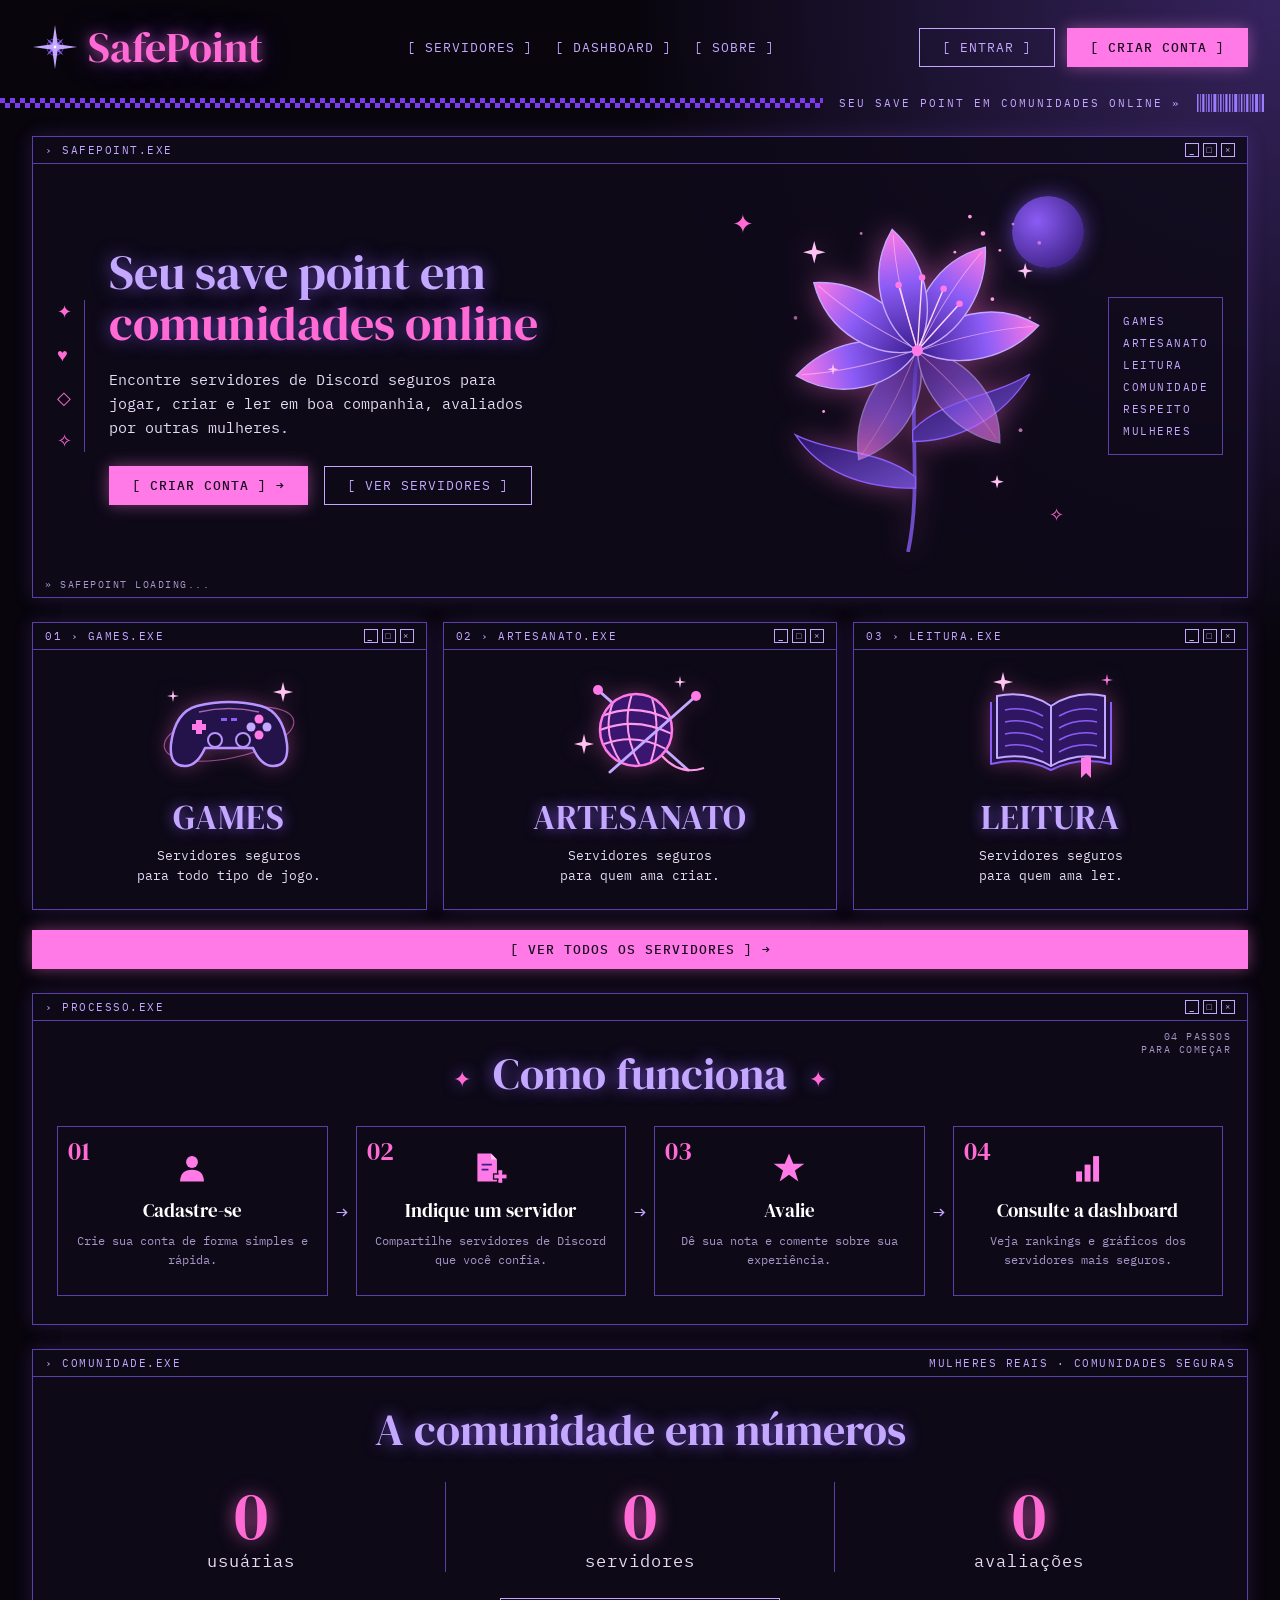
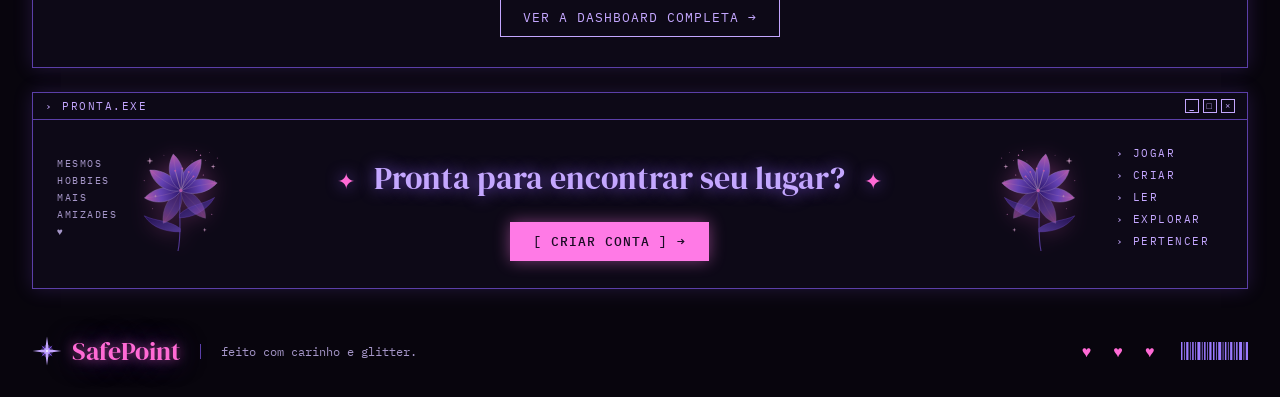
==== commit c364ae25: "style: mudei o botao de servidores da home e apliquei --var para as cores que se repetem tambem" ====
--- a/public/index.html
+++ b/public/index.html
@@ -104,7 +104,6 @@
                     <img src="assets/imgs/home/controle.svg" alt="" class="card-icone">
                     <h2>Games</h2>
                     <p>Servidores seguros<br>para todo tipo de jogo.</p>
-                    <a href="servidores.html?tema=games" class="botao-contorno">Ver servidores →</a>
                 </div>
             </div>
 
@@ -117,7 +116,6 @@
                     <img src="assets/imgs/home/novelo.svg" alt="" class="card-icone">
                     <h2>Artesanato</h2>
                     <p>Servidores seguros<br>para quem ama criar.</p>
-                    <a href="servidores.html?tema=artesanato" class="botao-contorno">Ver servidores →</a>
                 </div>
             </div>
 
@@ -130,10 +128,13 @@
                     <img src="assets/imgs/home/livro.svg" alt="" class="card-icone">
                     <h2>Leitura</h2>
                     <p>Servidores seguros<br>para quem ama ler.</p>
-                    <a href="servidores.html?tema=leitura" class="botao-contorno">Ver servidores →</a>
-                </div>
-            </div>
-        </section>
+                </div>
+            </div>
+        </section>
+
+        <div class="nichos-botao">
+            <a href="servidores.html" class="botao-destaque">[ Ver todos os servidores ] →</a>
+        </div>
 
         <!-- COMO FUNCIONA -->
         <section class="janela">
--- a/public/css/home.css
+++ b/public/css/home.css
@@ -3,6 +3,13 @@
 /* HOME DO SAFEPOINT (o cadastro.html também usa este arquivo para o visual geral) */
 
 :root {
+  --cor-fundo: #08050d;
+  --cor-borda: #5b3fa8;
+  --cor-lilas: #c4a7ff;
+  --cor-rosa: #ff6ad5;
+  --cor-rosa-botao: #ff7ae6;
+  --cor-texto: #e4dcf5;
+  --cor-texto-suave: #a596c8;
   --fonte-titulo: 'DM Serif Display', Georgia, serif;
   --fonte-texto: 'IBM Plex Mono', 'Courier New', monospace;
 }
@@ -13,8 +20,8 @@
 
 body {
   font-family: var(--fonte-texto);
-  color: #e4dcf5;
-  background-color: #08050d;
+  color: var(--cor-texto);
+  background-color: var(--cor-fundo);
   /* brilho roxo no canto superior direito */
   background-image: radial-gradient(circle 650px at 100% 0%, rgba(139, 92, 246, 0.35), transparent);
   background-repeat: no-repeat;
@@ -41,12 +48,12 @@
   letter-spacing: 1px;
   text-transform: uppercase;
   text-align: center;
-  border: 1px solid #c4a7ff;
+  border: 1px solid var(--cor-lilas);
 }
 
 .botao-destaque {
-  background-color: #ff7ae6;
-  border-color: #ff7ae6;
+  background-color: var(--cor-rosa-botao);
+  border-color: var(--cor-rosa-botao);
   color: #1a0b24;
   font-weight: 500;
   box-shadow: 0 0 16px rgba(255, 122, 230, 0.45);
@@ -57,12 +64,12 @@
 }
 
 .botao-contorno {
-  color: #c4a7ff;
+  color: var(--cor-lilas);
 }
 
 .botao-contorno:hover {
-  color: #ff6ad5;
-  border-color: #ff6ad5;
+  color: var(--cor-rosa);
+  border-color: var(--cor-rosa);
 }
 
 /* MENU */
@@ -82,7 +89,7 @@
   gap: 10px;
   font-family: var(--fonte-titulo);
   font-size: 42px;
-  color: #ff6ad5;
+  color: var(--cor-rosa);
   text-shadow: 0 0 12px rgba(255, 106, 213, 0.6), 0 0 28px rgba(139, 92, 246, 0.5);
 }
 
@@ -99,11 +106,11 @@
   font-size: 13px;
   letter-spacing: 1px;
   text-transform: uppercase;
-  color: #c4a7ff;
+  color: var(--cor-lilas);
 }
 
 .menu-links a:hover {
-  color: #ff6ad5;
+  color: var(--cor-rosa);
 }
 
 .menu-botoes {
@@ -133,7 +140,7 @@
   font-size: 11px;
   letter-spacing: 2px;
   text-transform: uppercase;
-  color: #c4a7ff;
+  color: var(--cor-lilas);
   white-space: nowrap;
 }
 
@@ -147,7 +154,7 @@
   position: relative;
   margin-top: 24px;
   background-color: rgba(15, 10, 25, 0.85);
-  border: 1px solid #5b3fa8;
+  border: 1px solid var(--cor-borda);
   box-shadow: 0 0 18px rgba(139, 92, 246, 0.2);
 }
 
@@ -156,11 +163,11 @@
   justify-content: space-between;
   align-items: center;
   padding: 6px 12px;
-  border-bottom: 1px solid #5b3fa8;
+  border-bottom: 1px solid var(--cor-borda);
   font-size: 11px;
   letter-spacing: 1.5px;
   text-transform: uppercase;
-  color: #c4a7ff;
+  color: var(--cor-lilas);
 }
 
 .janela-botoes {
@@ -171,7 +178,7 @@
 .janela-botoes span {
   width: 14px;
   height: 14px;
-  border: 1px solid #c4a7ff;
+  border: 1px solid var(--cor-lilas);
   font-size: 9px;
   line-height: 12px;
   text-align: center;
@@ -183,7 +190,7 @@
   font-size: 10px;
   letter-spacing: 1.5px;
   text-transform: uppercase;
-  color: #a596c8;
+  color: var(--cor-texto-suave);
 }
 
 .janela-nota {
@@ -195,19 +202,19 @@
   letter-spacing: 1.5px;
   text-transform: uppercase;
   text-align: right;
-  color: #a596c8;
+  color: var(--cor-texto-suave);
 }
 
 .lista-lateral {
   list-style: none;
   margin: 0;
   padding: 12px 14px;
-  border: 1px solid #5b3fa8;
+  border: 1px solid var(--cor-borda);
   font-size: 11px;
   letter-spacing: 1.5px;
   line-height: 2;
   text-transform: uppercase;
-  color: #c4a7ff;
+  color: var(--cor-lilas);
 }
 
 .lista-sem-borda {
@@ -220,7 +227,7 @@
   font-weight: 400;
   font-size: 44px;
   text-align: center;
-  color: #c4a7ff;
+  color: var(--cor-lilas);
   text-shadow: 0 0 16px rgba(139, 92, 246, 0.8);
 }
 
@@ -228,7 +235,7 @@
   margin: 0 12px;
   font-size: 22px;
   vertical-align: middle;
-  color: #ff6ad5;
+  color: var(--cor-rosa);
 }
 
 /* BANNER PRINCIPAL */
@@ -245,9 +252,9 @@
   flex-direction: column;
   gap: 20px;
   padding-right: 12px;
-  border-right: 1px solid #5b3fa8;
+  border-right: 1px solid var(--cor-borda);
   font-size: 18px;
-  color: #ff6ad5;
+  color: var(--cor-rosa);
 }
 
 .inicio-texto {
@@ -264,11 +271,11 @@
 }
 
 .titulo-lilas {
-  color: #c4a7ff;
+  color: var(--cor-lilas);
 }
 
 .titulo-rosa {
-  color: #ff6ad5;
+  color: var(--cor-rosa);
 }
 
 .inicio-texto p {
@@ -310,7 +317,7 @@
 
 .brilho {
   position: absolute;
-  color: #ff6ad5;
+  color: var(--cor-rosa);
 }
 
 .brilho-1 {
@@ -359,17 +366,23 @@
   font-size: 34px;
   letter-spacing: 1px;
   text-transform: uppercase;
-  color: #c4a7ff;
+  color: var(--cor-lilas);
   text-shadow: 0 0 14px rgba(139, 92, 246, 0.8);
 }
 
 .card-corpo p {
-  margin: 0 0 18px;
+  margin: 0;
   font-size: 13px;
   line-height: 1.5;
 }
 
-.card-corpo .botao-contorno {
+.nichos-botao {
+  margin-top: 20px;
+  text-align: center;
+}
+
+/* o botão ocupa a mesma largura da linha dos 3 cards */
+.nichos-botao .botao-destaque {
   width: 100%;
 }
 
@@ -387,7 +400,7 @@
   flex: 1;
   min-height: 170px;
   padding: 18px 12px;
-  border: 1px solid #5b3fa8;
+  border: 1px solid var(--cor-borda);
   text-align: center;
 }
 
@@ -397,7 +410,7 @@
   left: 10px;
   font-family: var(--fonte-titulo);
   font-size: 26px;
-  color: #ff6ad5;
+  color: var(--cor-rosa);
 }
 
 .passo-icone {
@@ -418,12 +431,12 @@
   margin: 0;
   font-size: 12px;
   line-height: 1.6;
-  color: #a596c8;
+  color: var(--cor-texto-suave);
 }
 
 .passo-seta {
   font-size: 20px;
-  color: #c4a7ff;
+  color: var(--cor-lilas);
 }
 
 /* A COMUNIDADE EM NÚMEROS */
@@ -439,15 +452,15 @@
 }
 
 .numero-centro {
-  border-left: 1px solid #5b3fa8;
-  border-right: 1px solid #5b3fa8;
+  border-left: 1px solid var(--cor-borda);
+  border-right: 1px solid var(--cor-borda);
 }
 
 .numero-valor {
   font-family: var(--fonte-titulo);
   font-size: 68px;
   line-height: 1;
-  color: #ff6ad5;
+  color: var(--cor-rosa);
   text-shadow: 0 0 18px rgba(255, 106, 213, 0.7);
 }
 
@@ -477,7 +490,7 @@
   letter-spacing: 1.5px;
   line-height: 1.7;
   text-transform: uppercase;
-  color: #a596c8;
+  color: var(--cor-texto-suave);
 }
 
 .chamada-flor {
@@ -522,12 +535,12 @@
   flex: 1;
   margin: 0;
   padding-left: 20px;
-  border-left: 1px solid #5b3fa8;
+  border-left: 1px solid var(--cor-borda);
   font-size: 12px;
-  color: #a596c8;
+  color: var(--cor-texto-suave);
 }
 
 .coracoes {
   letter-spacing: 6px;
-  color: #ff6ad5;
-}
+  color: var(--cor-rosa);
+}
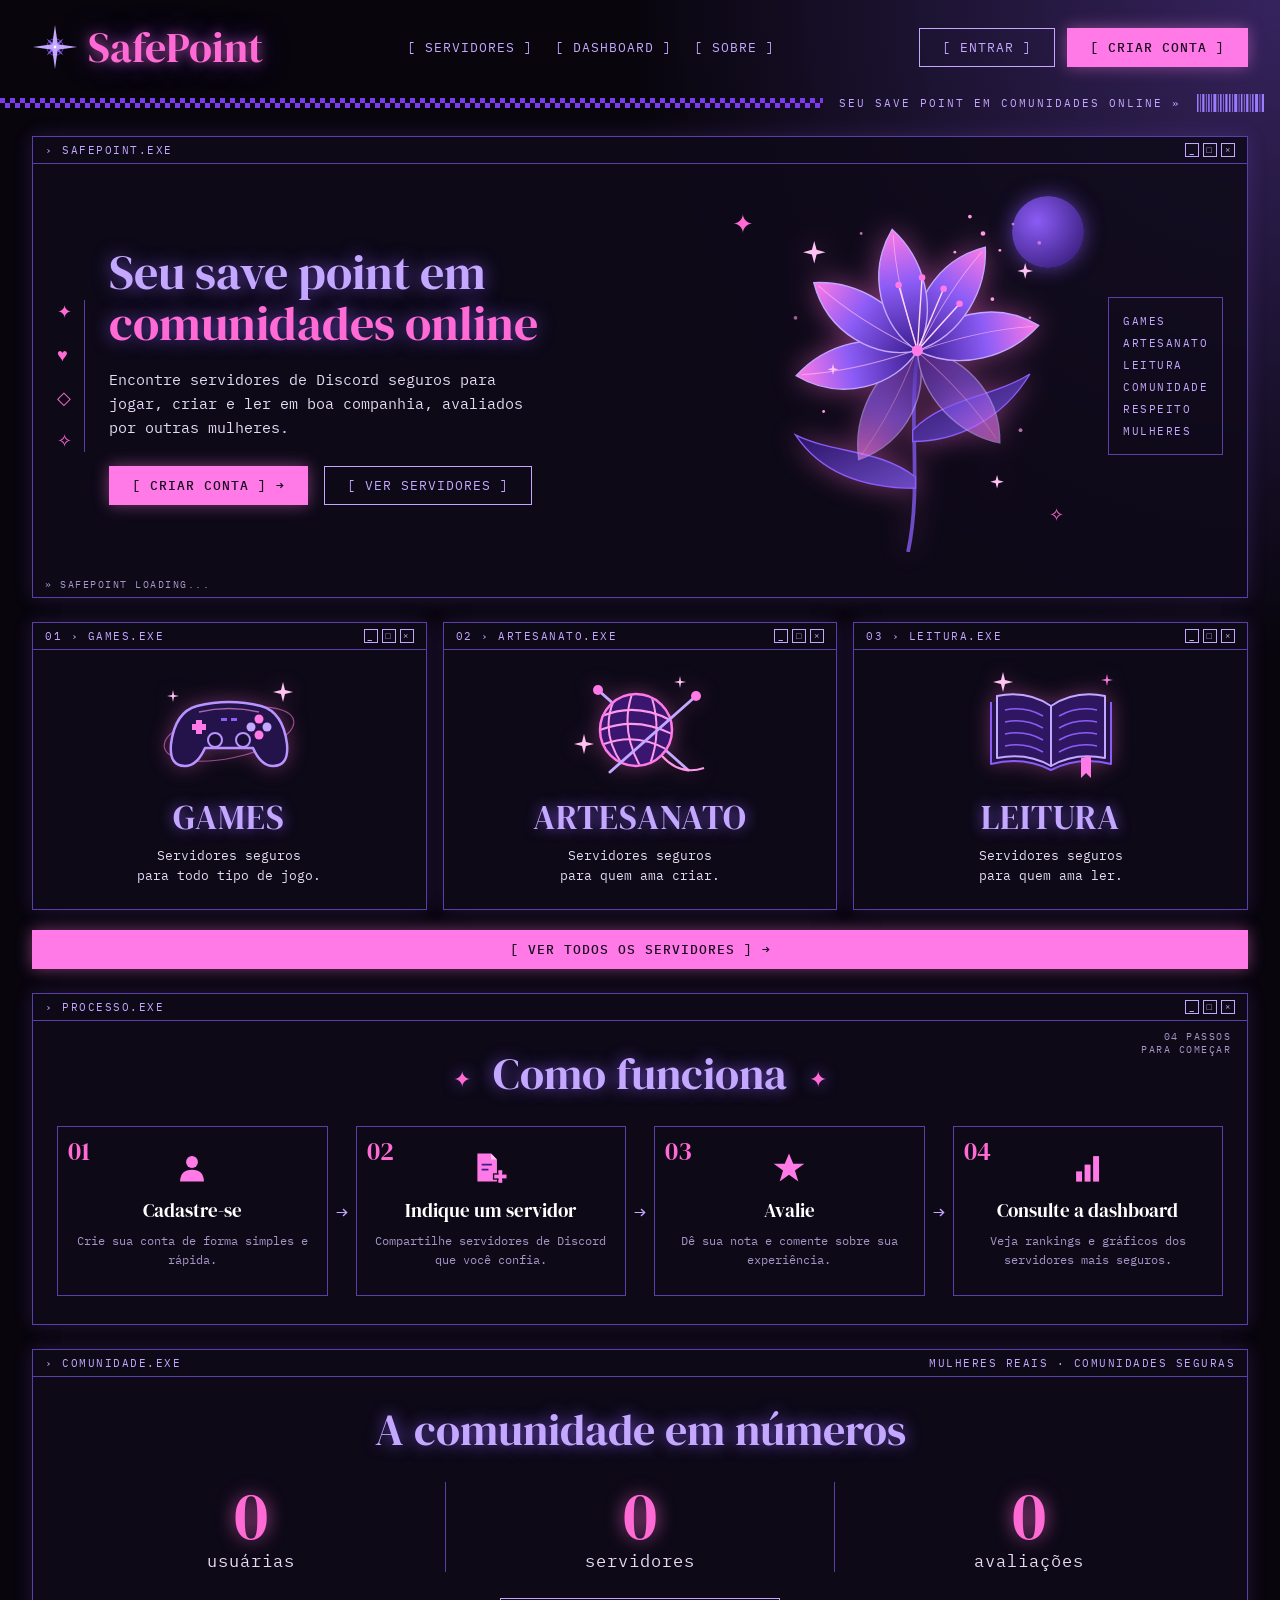
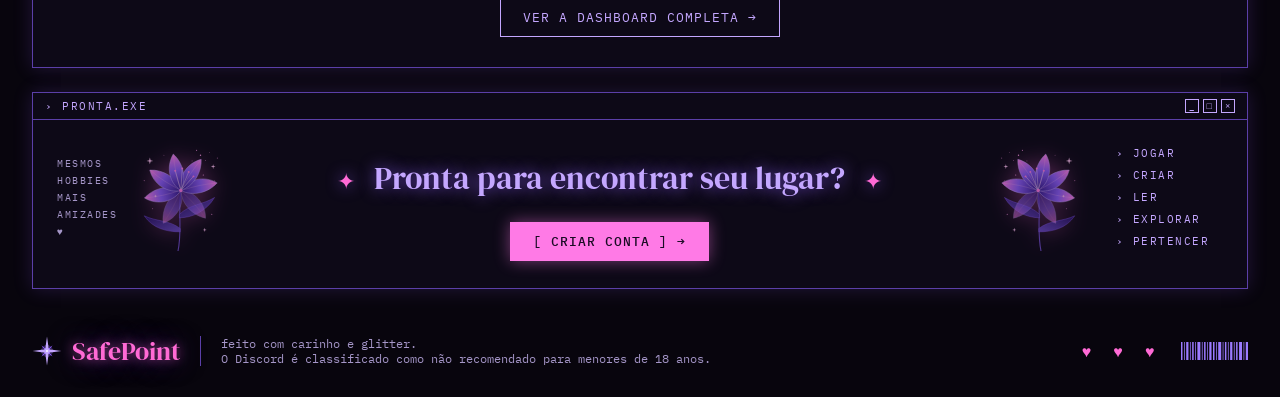
==== commit df18b257: "feat: adicinei a autodeclaracao de idade no cadastro e um aviso sobre a faixa etaria para usar o dis" ====
--- a/public/index.html
+++ b/public/index.html
@@ -254,7 +254,7 @@
             <img src="assets/imgs/home/estrela.svg" alt="">
             SafePoint
         </a>
-        <p>feito com carinho e glitter.</p>
+        <p>feito com carinho e glitter.<br>O Discord é classificado como não recomendado para menores de 18 anos.</p>
         <span class="coracoes">♥ ♥ ♥</span>
         <img src="assets/imgs/home/codigo-barras.svg" alt="" class="codigo-barras">
     </footer>
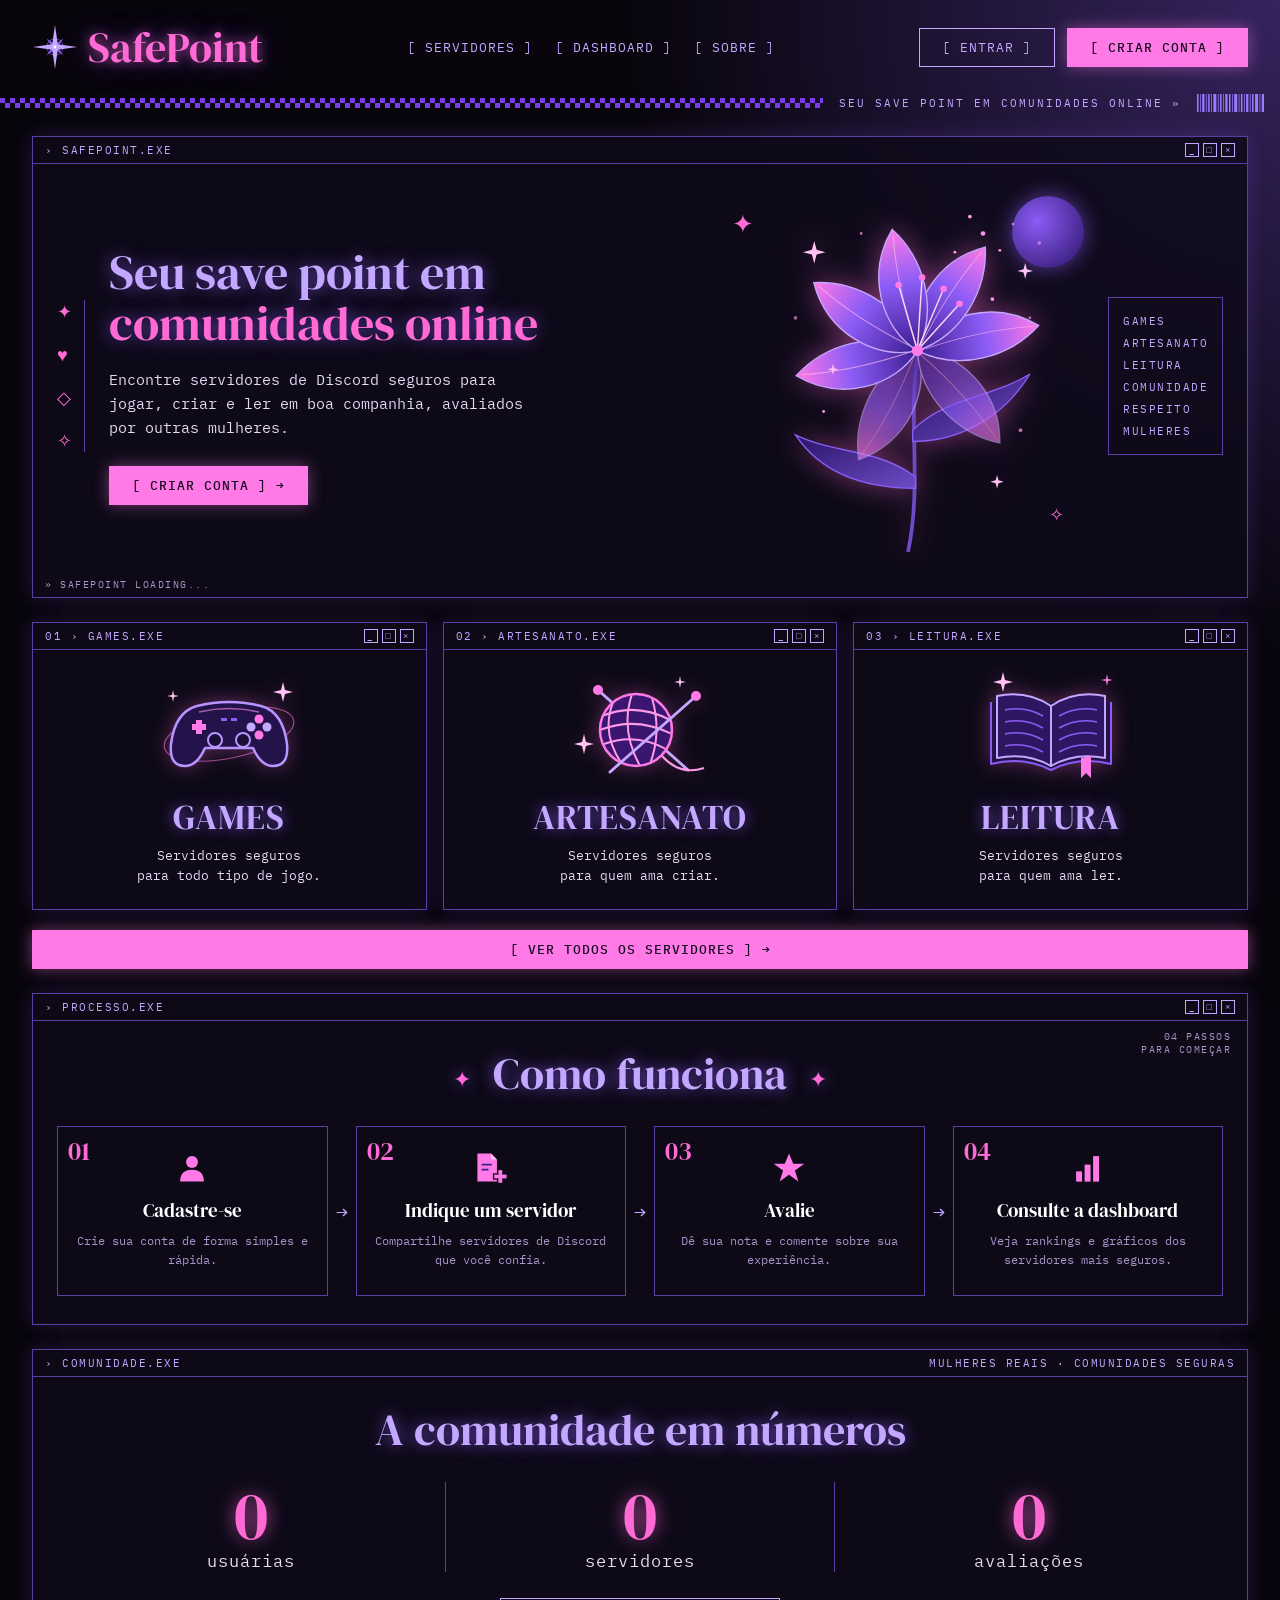
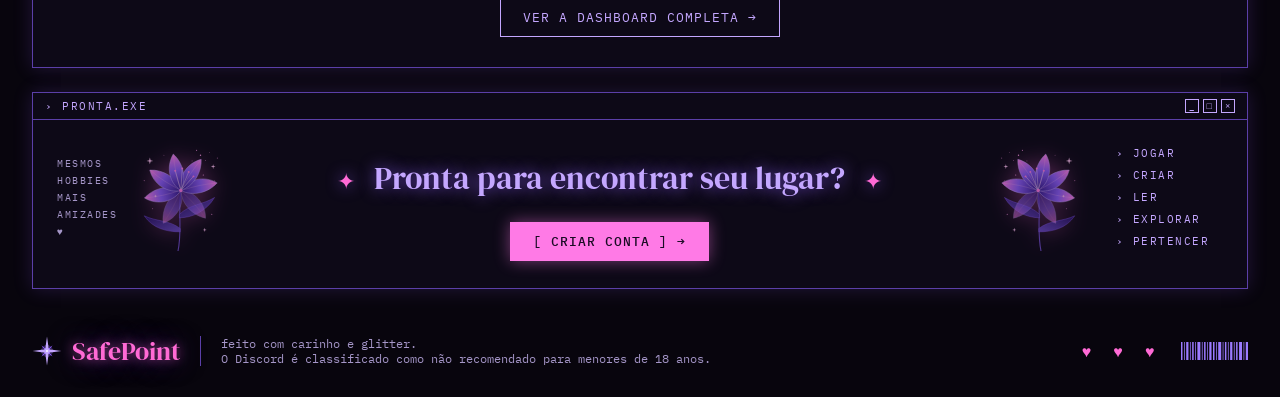
==== commit 32415d61: "feat: adicionei a mudanca do menu de usuária logada e nao cadastrada, apenas criei o arquivo minha a" ====
--- a/public/index.html
+++ b/public/index.html
@@ -9,6 +9,7 @@
     <title>SafePoint | Página Inicial</title>
 
     <script src="./js/sessao.js"></script>
+    <script src="./js/verificar-login.js"></script>
 
     <link rel="stylesheet" href="./css/estilo.css">
     <link rel="stylesheet" href="./css/home.css">
@@ -16,7 +17,7 @@
     <link rel="preconnect" href="https://fonts.gstatic.com">
 </head>
 
-<body>
+<body onload="atualizarMenu()">
     <!-- MENU -->
     <header>
         <div class="conteudo menu">
@@ -31,7 +32,7 @@
                 <a href="sobre.html">[ Sobre ]</a>
             </nav>
 
-            <div class="menu-botoes">
+            <div id="div_menu_botoes" class="menu-botoes">
                 <a href="login.html" class="botao-contorno">[ Entrar ]</a>
                 <a href="cadastro.html" class="botao-destaque">[ Criar conta ]</a>
             </div>
@@ -67,9 +68,8 @@
                     </h1>
                     <p>Encontre servidores de Discord seguros para jogar, criar e ler em boa companhia, avaliados por outras mulheres.</p>
 
-                    <div class="inicio-botoes">
+                    <div id="div_inicio_botoes" class="inicio-botoes">
                         <a href="cadastro.html" class="botao-destaque">[ Criar conta ] →</a>
-                        <a href="servidores.html" class="botao-contorno">[ Ver servidores ]</a>
                     </div>
                 </div>
 
@@ -227,7 +227,7 @@
                 <p class="texto-pequeno">Mesmos<br>hobbies<br>mais<br>amizades<br>♥</p>
                 <img src="assets/imgs/home/lirio.svg" alt="" class="chamada-flor">
 
-                <div class="chamada-centro">
+                <div id="div_chamada" class="chamada-centro">
                     <h2 class="titulo-secao">
                         <span class="estrela-titulo">✦</span>
                         Pronta para encontrar seu lugar?
--- a/public/css/home.css
+++ b/public/css/home.css
@@ -72,6 +72,11 @@
   border-color: var(--cor-rosa);
 }
 
+/* o Sair não tem href, então o cursor de mãozinha precisa ser colocado */
+.botao-sair {
+  cursor: pointer;
+}
+
 /* MENU */
 
 .menu {
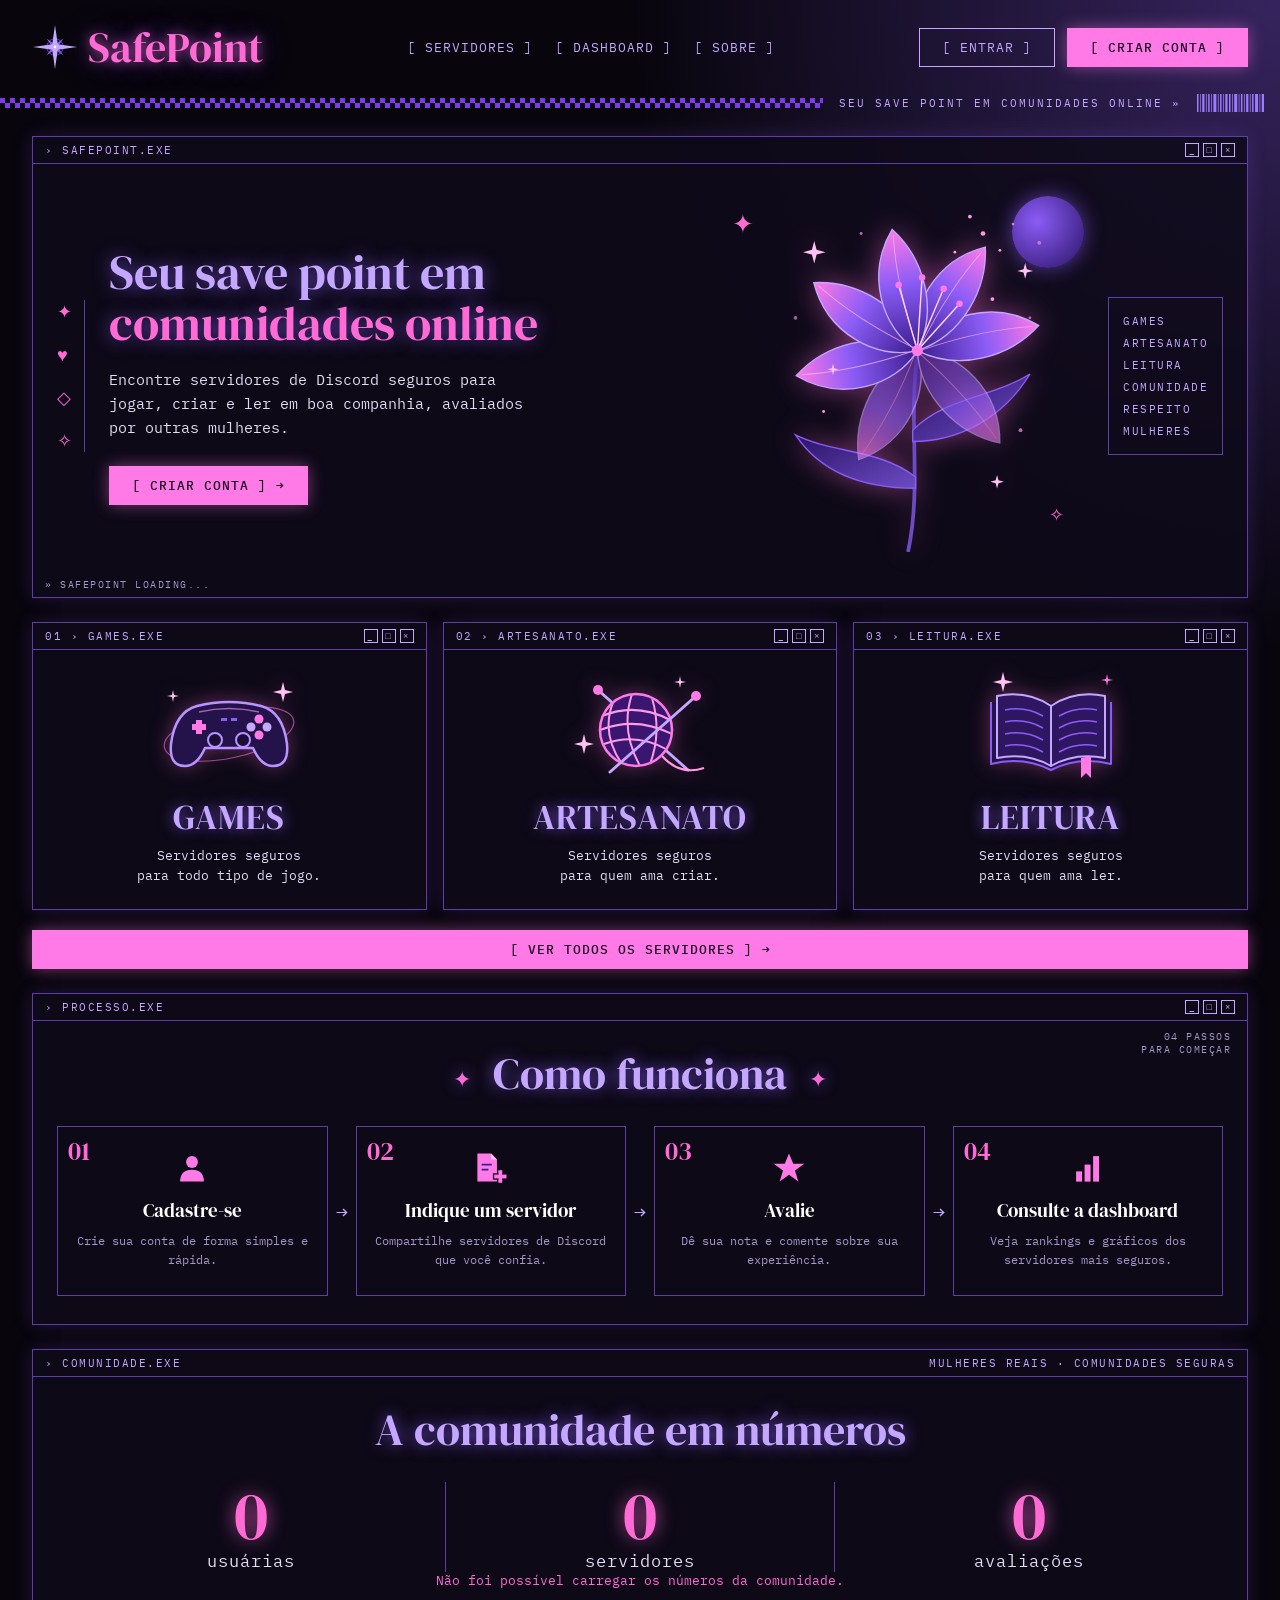
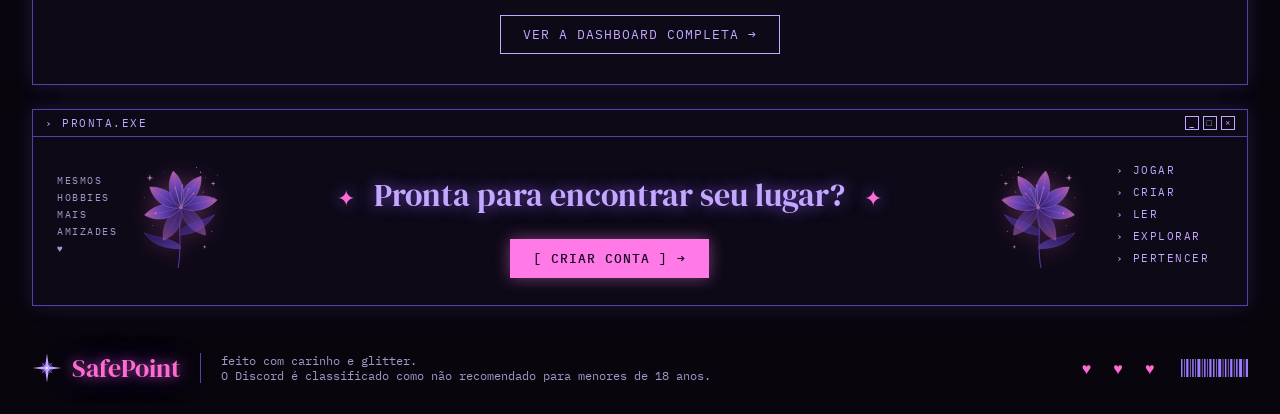
==== commit 7f7421da: "feat: agora os numeros da comunidade na tela home estao ligados ao banco" ====
--- a/public/index.html
+++ b/public/index.html
@@ -10,6 +10,7 @@
 
     <script src="./js/sessao.js"></script>
     <script src="./js/verificar-login.js"></script>
+    <script src="./js/index.js"></script>
 
     <link rel="stylesheet" href="./css/estilo.css">
     <link rel="stylesheet" href="./css/home.css">
@@ -17,7 +18,7 @@
     <link rel="preconnect" href="https://fonts.gstatic.com">
 </head>
 
-<body onload="atualizarMenu()">
+<body onload="atualizarMenu(); carregarNumeros()">
     <!-- MENU -->
     <header>
         <div class="conteudo menu">
@@ -28,7 +29,7 @@
 
             <nav class="menu-links">
                 <a href="servidores.html">[ Servidores ]</a>
-                <a href="dashboard/dashboard.html">[ Dashboard ]</a>
+                <a href="dashboard.html">[ Dashboard ]</a>
                 <a href="sobre.html">[ Sobre ]</a>
             </nav>
 
@@ -187,7 +188,7 @@
             </div>
         </section>
 
-        <!-- A COMUNIDADE EM NÚMEROS (por enquanto fixos em 0, depois virão da API) -->
+        <!-- A COMUNIDADE EM NÚMEROS (preenchidos pelo index.js com os dados da API) -->
         <section class="janela">
             <div class="janela-barra">
                 <span>› comunidade.exe</span>
@@ -211,8 +212,10 @@
                 </div>
             </div>
 
+            <div id="div_msg" class="numeros-mensagem"></div>
+
             <div class="numeros-botao">
-                <a href="dashboard/dashboard.html" class="botao-contorno">Ver a dashboard completa →</a>
+                <a href="dashboard.html" class="botao-contorno">Ver a dashboard completa →</a>
             </div>
         </section>
 
--- a/public/css/home.css
+++ b/public/css/home.css
@@ -474,6 +474,14 @@
   letter-spacing: 1px;
 }
 
+/* aviso quando a API não responde */
+.numeros-mensagem {
+  padding: 0 24px;
+  font-size: 13px;
+  text-align: center;
+  color: var(--cor-rosa);
+}
+
 .numeros-botao {
   padding: 26px 0 30px;
   text-align: center;
